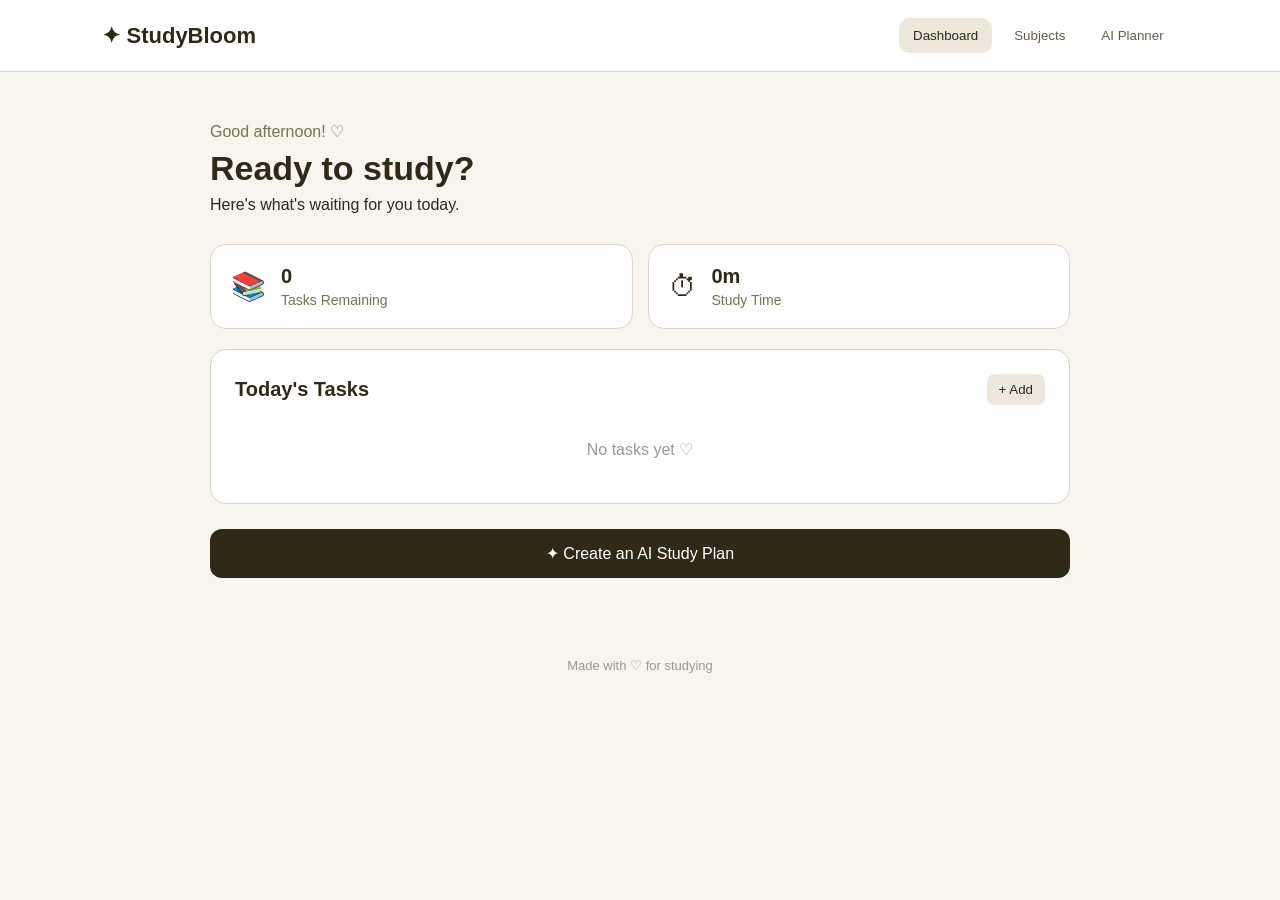
==== index.html @ 983d35ec "ini woi template/base idea" ====
<!DOCTYPE html>
<html lang="en">
<head>
    <meta charset="UTF-8">
    <meta name="viewport" content="width=device-width, initial-scale=1.0">
    <title>StudyBloom - AI Study Planner</title>
    <link rel="stylesheet" href="style.css">
</head>

<body>

    <header>
        <div class="logo">✦ StudyBloom</div>

        <nav>
            <button class="nav-btn active" onclick="showPage('dashboard')">
                Dashboard
            </button>

            <button class="nav-btn" onclick="showPage('subjects')">
                Subjects
            </button>

            <button class="nav-btn" onclick="showPage('planner')">
                AI Planner
            </button>
        </nav>
    </header>


    <main>

        <!-- DASHBOARD -->
        <section id="dashboard" class="page active-page">

            <div class="welcome">
                <p class="small-text">Good afternoon! ♡</p>
                <h1>Ready to study?</h1>
                <p>Here's what's waiting for you today.</p>
            </div>


            <div class="stats">

                <div class="stat-card">
                    <span>📚</span>
                    <div>
                        <h2 id="taskCount">0</h2>
                        <p>Tasks Remaining</p>
                    </div>
                </div>

                <div class="stat-card">
                    <span>⏱</span>
                    <div>
                        <h2 id="studyTime">0h</h2>
                        <p>Study Time</p>
                    </div>
                </div>

            </div>


            <div class="card">

                <div class="section-title">
                    <h2>Today's Tasks</h2>
                    <button onclick="showPage('planner')" class="small-button">
                        + Add
                    </button>
                </div>

                <div id="taskList">
                    <p class="empty">No tasks yet ♡</p>
                </div>

            </div>


            <button class="ai-button" onclick="showPage('planner')">
                ✦ Create an AI Study Plan
            </button>

        </section>



        <!-- SUBJECTS -->
        <section id="subjects" class="page">

            <div class="welcome">
                <p class="small-text">Your learning space</p>
                <h1>My Subjects</h1>
                <p>Add the subjects you want to study.</p>
            </div>


            <div class="card">

                <h2>Add Subject</h2>

                <input
                    type="text"
                    id="subjectName"
                    placeholder="e.g. Cryptography"
                >

                <select id="subjectDifficulty">
                    <option value="Easy">Easy</option>
                    <option value="Medium" selected>Medium</option>
                    <option value="Hard">Hard</option>
                </select>

                <button class="primary-button" onclick="addSubject()">
                    Add Subject
                </button>

            </div>


            <div class="card">

                <h2>Your Subjects</h2>

                <div id="subjectList">
                    <p class="empty">No subjects yet ♡</p>
                </div>

            </div>

        </section>



        <!-- AI PLANNER -->
        <section id="planner" class="page">

            <div class="welcome">
                <p class="small-text">Let's plan your study time</p>
                <h1>AI Study Planner ✦</h1>
                <p>Tell us what you need to study.</p>
            </div>


            <div class="card">

                <label>What do you need to study?</label>

                <textarea
                    id="studyTopic"
                    placeholder="Example: I need to study Cryptography and prepare for my exam."
                ></textarea>


                <label>When is your deadline?</label>

                <input type="date" id="deadline">


                <label>How much time can you study each day?</label>

                <select id="dailyHours">
                    <option value="1">1 hour</option>
                    <option value="2" selected>2 hours</option>
                    <option value="3">3 hours</option>
                    <option value="4">4 hours</option>
                    <option value="5">5+ hours</option>
                </select>


                <label>Difficulty</label>

                <select id="difficulty">
                    <option value="Easy">Easy</option>
                    <option value="Medium" selected>Medium</option>
                    <option value="Hard">Hard</option>
                </select>


                <button class="ai-button" onclick="generatePlan()">
                    ✦ Generate Study Plan
                </button>

            </div>


            <div id="planResult" class="card hidden">

                <h2>Your Study Plan ♡</h2>

                <div id="generatedPlan"></div>

            </div>

        </section>

    </main>


    <footer>
        Made with ♡ for studying
    </footer>


    <script src="script.js"></script>

</body>
</html>
---- style.css ----
* {
    box-sizing: border-box;
    margin: 0;
    padding: 0;
}

body {
    font-family: Arial, sans-serif;
    background: #f8f4ee;
    color: #302918;
    min-height: 100vh;
}


/* HEADER */

header {
    background: white;
    border-bottom: 1px solid #ddd4c8;

    padding: 18px 8%;

    display: flex;
    justify-content: space-between;
    align-items: center;

    position: sticky;
    top: 0;
    z-index: 10;
}

.logo {
    font-size: 22px;
    font-weight: bold;
}

nav {
    display: flex;
    gap: 8px;
}

.nav-btn {
    border: none;
    background: transparent;

    padding: 10px 14px;

    border-radius: 10px;

    cursor: pointer;

    color: #665c4d;
}

.nav-btn:hover,
.nav-btn.active {
    background: #eee7dc;
    color: #302918;
}


/* MAIN */

main {
    max-width: 900px;
    margin: auto;

    padding: 50px 20px;
}

.page {
    display: none;
}

.active-page {
    display: block;
}


/* WELCOME */

.welcome {
    margin-bottom: 30px;
}

.small-text {
    color: #787350;
    margin-bottom: 8px;
}

h1 {
    font-size: 34px;
    margin-bottom: 8px;
}

h2 {
    font-size: 20px;
}


/* STATS */

.stats {
    display: grid;

    grid-template-columns: repeat(2, 1fr);

    gap: 15px;

    margin-bottom: 20px;
}

.stat-card {
    background: white;

    border: 1px solid #ddd4c8;

    border-radius: 16px;

    padding: 20px;

    display: flex;
    align-items: center;

    gap: 15px;
}

.stat-card > span {
    font-size: 28px;
}

.stat-card p {
    color: #787350;
    font-size: 14px;
    margin-top: 4px;
}


/* CARD */

.card {
    background: white;

    border: 1px solid #ddd4c8;

    border-radius: 16px;

    padding: 24px;

    margin-bottom: 20px;
}

.section-title {
    display: flex;

    justify-content: space-between;

    align-items: center;

    margin-bottom: 15px;
}


/* TASKS */

.task {
    display: flex;

    align-items: center;

    gap: 12px;

    padding: 13px 0;

    border-bottom: 1px solid #eee8df;
}

.task:last-child {
    border-bottom: none;
}

.task input {
    width: 18px;
    height: 18px;
}

.task.completed span {
    text-decoration: line-through;
    color: #999;
}

.empty {
    color: #999;
    text-align: center;

    padding: 20px 0;
}


/* SUBJECTS */

.subject {
    display: flex;

    justify-content: space-between;

    align-items: center;

    padding: 15px 0;

    border-bottom: 1px solid #eee8df;
}

.subject:last-child {
    border-bottom: none;
}

.subject-info p {
    color: #787350;
    font-size: 13px;

    margin-top: 4px;
}

.delete-button {
    border: none;

    background: #f3ece4;

    padding: 8px 10px;

    border-radius: 8px;

    cursor: pointer;
}


/* INPUTS */

input,
textarea,
select {
    width: 100%;

    padding: 12px;

    margin-top: 8px;
    margin-bottom: 18px;

    border: 1px solid #d8cec1;

    border-radius: 10px;

    background: #fffdf9;

    color: #302918;

    font-family: inherit;

    font-size: 15px;
}

textarea {
    min-height: 120px;

    resize: vertical;
}

label {
    font-size: 14px;

    font-weight: bold;
}


/* BUTTONS */

button {
    font-family: inherit;
}

.primary-button {
    width: 100%;

    border: none;

    background: #787350;

    color: white;

    padding: 13px;

    border-radius: 10px;

    cursor: pointer;

    font-size: 15px;
}

.primary-button:hover {
    opacity: 0.9;
}

.ai-button {
    width: 100%;

    border: none;

    background: #302918;

    color: white;

    padding: 15px;

    border-radius: 12px;

    cursor: pointer;

    font-size: 16px;

    margin-top: 5px;
}

.ai-button:hover {
    opacity: 0.9;
}

.small-button {
    border: none;

    background: #eee7dc;

    color: #302918;

    padding: 8px 12px;

    border-radius: 8px;

    cursor: pointer;
}


/* GENERATED PLAN */

.plan-day {
    padding: 15px 0;

    border-bottom: 1px solid #eee8df;
}

.plan-day:last-child {
    border-bottom: none;
}

.plan-day h3 {
    margin-bottom: 8px;
}

.plan-day p {
    color: #665c4d;

    line-height: 1.5;
}


/* FOOTER */

footer {
    text-align: center;

    padding: 30px;

    color: #999;

    font-size: 13px;
}


/* HIDDEN */

.hidden {
    display: none;
}


/* MOBILE */

@media (max-width: 600px) {

    header {
        padding: 15px;

        flex-direction: column;

        gap: 12px;
    }

    nav {
        width: 100%;

        justify-content: center;
    }

    main {
        padding: 30px 15px;
    }

    h1 {
        font-size: 28px;
    }

    .stats {
        grid-template-columns: 1fr;
    }

}
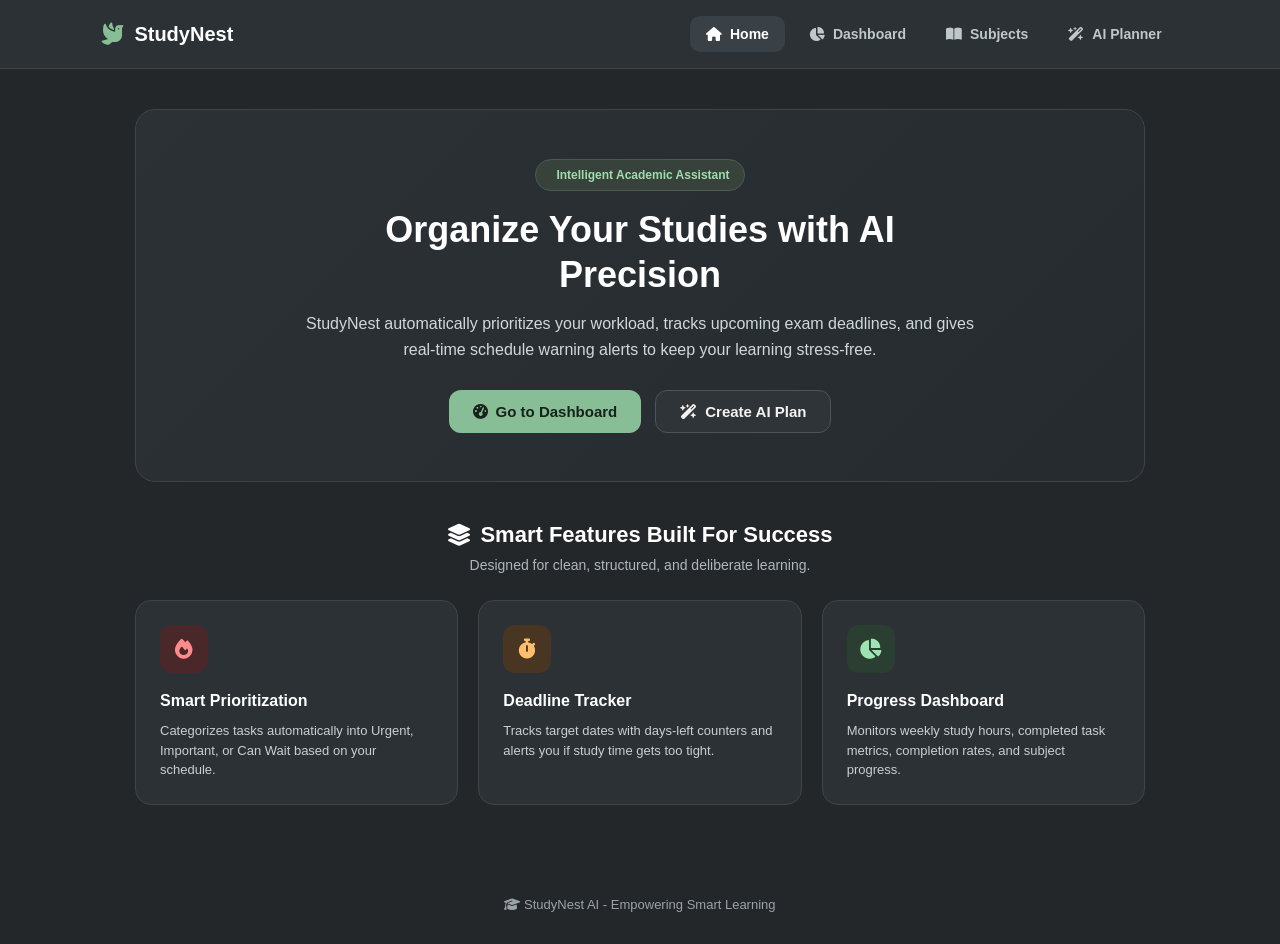
==== commit 243c4cf4: "test" ====
--- a/index.html
+++ b/index.html
@@ -3,108 +3,280 @@
 <head>
     <meta charset="UTF-8">
     <meta name="viewport" content="width=device-width, initial-scale=1.0">
-    <title>StudyBloom - AI Study Planner</title>
+    <title>StudyNest - AI Study Planner</title>
+    <!-- Font Awesome CDN -->
+    <link rel="stylesheet" href="https://cdnjs.cloudflare.com/ajax/libs/font-awesome/6.5.1/css/all.min.css">
     <link rel="stylesheet" href="style.css">
 </head>
 
 <body>
 
     <header>
-        <div class="logo">✦ StudyBloom</div>
+        <div class="logo" onclick="showPage('home')" style="cursor: pointer;">
+            <i class="fa-solid fa-dove logo-icon"></i>
+            <span>StudyNest</span>
+        </div>
 
         <nav>
-            <button class="nav-btn active" onclick="showPage('dashboard')">
-                Dashboard
-            </button>
-
+            <button class="nav-btn active" onclick="showPage('home')">
+                <i class="fa-solid fa-house"></i> Home
+            </button>
+            <button class="nav-btn" onclick="showPage('dashboard')">
+                <i class="fa-solid fa-chart-pie"></i> Dashboard
+            </button>
             <button class="nav-btn" onclick="showPage('subjects')">
-                Subjects
-            </button>
-
+                <i class="fa-solid fa-book-open"></i> Subjects
+            </button>
             <button class="nav-btn" onclick="showPage('planner')">
-                AI Planner
+                <i class="fa-solid fa-wand-magic-sparkles"></i> AI Planner
             </button>
         </nav>
     </header>
 
-
     <main>
 
+        <!-- HOME / LANDING SCREEN -->
+        <section id="home" class="page active-page">
+            
+            <div class="hero-card">
+                <div class="hero-content">
+                    <span class="badge"><i class="fa-solid fa-sparkles"></i> Intelligent Academic Assistant</span>
+                    <h1>Organize Your Studies with AI Precision</h1>
+                    <p>StudyNest automatically prioritizes your workload, tracks upcoming exam deadlines, and gives real-time schedule warning alerts to keep your learning stress-free.</p>
+                    <div class="hero-actions">
+                        <button class="ai-button hero-btn" onclick="showPage('dashboard')">
+                            <i class="fa-solid fa-gauge-high"></i> Go to Dashboard
+                        </button>
+                        <button class="secondary-button hero-btn" onclick="showPage('planner')">
+                            <i class="fa-solid fa-wand-magic-sparkles"></i> Create AI Plan
+                        </button>
+                    </div>
+                </div>
+            </div>
+
+            <div class="features-header">
+                <h2><i class="fa-solid fa-layer-group"></i> Smart Features Built For Success</h2>
+                <p>Designed for clean, structured, and deliberate learning.</p>
+            </div>
+
+            <div class="features-grid">
+                <div class="feature-card">
+                    <div class="feature-icon red">
+                        <i class="fa-solid fa-fire"></i>
+                    </div>
+                    <h3>Smart Prioritization</h3>
+                    <p>Categorizes tasks automatically into Urgent, Important, or Can Wait based on your schedule.</p>
+                </div>
+
+                <div class="feature-card">
+                    <div class="feature-icon orange">
+                        <i class="fa-solid fa-stopwatch"></i>
+                    </div>
+                    <h3>Deadline Tracker</h3>
+                    <p>Tracks target dates with days-left counters and alerts you if study time gets too tight.</p>
+                </div>
+
+                <div class="feature-card">
+                    <div class="feature-icon green">
+                        <i class="fa-solid fa-chart-pie"></i>
+                    </div>
+                    <h3>Progress Dashboard</h3>
+                    <p>Monitors weekly study hours, completed task metrics, completion rates, and subject progress.</p>
+                </div>
+            </div>
+
+        </section>
+
         <!-- DASHBOARD -->
-        <section id="dashboard" class="page active-page">
+        <section id="dashboard" class="page">
 
             <div class="welcome">
-                <p class="small-text">Good afternoon! ♡</p>
+                <p class="small-text"><i class="fa-regular fa-sun"></i> Good afternoon!</p>
                 <h1>Ready to study?</h1>
-                <p>Here's what's waiting for you today.</p>
-            </div>
-
-
-            <div class="stats">
-
+                <p>Here is your current academic performance and plan for today.</p>
+            </div>
+
+            <!-- Schedule Warning Alert -->
+            <div class="alert-banner warning-alert">
+                <i class="fa-solid fa-triangle-exclamation alert-icon"></i>
+                <div class="alert-content">
+                    <strong>Schedule Warning:</strong> You have 2 deadlines within 3 days and limited study slots remaining.
+                </div>
+            </div>
+
+            <!-- PROGRESS DASHBOARD -->
+            <div class="stats-grid">
                 <div class="stat-card">
-                    <span>📚</span>
-                    <div>
-                        <h2 id="taskCount">0</h2>
-                        <p>Tasks Remaining</p>
+                    <div class="stat-icon-wrapper green">
+                        <i class="fa-solid fa-clock"></i>
+                    </div>
+                    <div class="stat-info">
+                        <h2 id="studyTime">14.5 hrs</h2>
+                        <p>Weekly Study Hours</p>
                     </div>
                 </div>
 
                 <div class="stat-card">
-                    <span>⏱</span>
-                    <div>
-                        <h2 id="studyTime">0h</h2>
-                        <p>Study Time</p>
-                    </div>
-                </div>
-
-            </div>
-
-
-            <div class="card">
-
-                <div class="section-title">
-                    <h2>Today's Tasks</h2>
-                    <button onclick="showPage('planner')" class="small-button">
-                        + Add
-                    </button>
-                </div>
-
-                <div id="taskList">
-                    <p class="empty">No tasks yet ♡</p>
-                </div>
-
-            </div>
-
+                    <div class="stat-icon-wrapper green">
+                        <i class="fa-solid fa-circle-check"></i>
+                    </div>
+                    <div class="stat-info">
+                        <h2 id="completedTasks">18 / 22</h2>
+                        <p>Completed Tasks</p>
+                    </div>
+                </div>
+
+                <div class="stat-card">
+                    <div class="stat-icon-wrapper sage">
+                        <i class="fa-solid fa-chart-line"></i>
+                    </div>
+                    <div class="stat-info">
+                        <h2 id="completionRate">81%</h2>
+                        <p>Completion Rate</p>
+                    </div>
+                </div>
+
+                <div class="stat-card">
+                    <div class="stat-icon-wrapper orange">
+                        <i class="fa-solid fa-calendar-day"></i>
+                    </div>
+                    <div class="stat-info">
+                        <h2 id="upcomingDeadlines">3</h2>
+                        <p>Upcoming Deadlines</p>
+                    </div>
+                </div>
+            </div>
+
+            <!-- DASHBOARD TWO-COLUMN LAYOUT -->
+            <div class="dashboard-columns">
+                
+                <!-- SMART TASK PRIORITIZATION SECTION -->
+                <div class="card column-main">
+                    <div class="section-title">
+                        <h2><i class="fa-solid fa-list-check"></i> Today's Tasks</h2>
+                        <button onclick="showPage('planner')" class="small-button">
+                            <i class="fa-solid fa-plus"></i> Add
+                        </button>
+                    </div>
+
+                    <div id="taskList" class="task-list">
+                        <!-- Example Urgent Task -->
+                        <div class="task-item">
+                            <input type="checkbox" id="task1">
+                            <label for="task1" class="task-details">
+                                <span class="task-title">Review Cryptography RSA Algorithm</span>
+                                <span class="task-meta"><i class="fa-regular fa-clock"></i> 2 hours study</span>
+                            </label>
+                            <span class="priority-badge priority-urgent">
+                                <i class="fa-solid fa-fire"></i> Urgent
+                            </span>
+                        </div>
+
+                        <!-- Example Important Task -->
+                        <div class="task-item">
+                            <input type="checkbox" id="task2">
+                            <label for="task2" class="task-details">
+                                <span class="task-title">Database Normalization Notes</span>
+                                <span class="task-meta"><i class="fa-regular fa-clock"></i> 1 hour study</span>
+                            </label>
+                            <span class="priority-badge priority-important">
+                                <i class="fa-solid fa-circle-exclamation"></i> Important
+                            </span>
+                        </div>
+
+                        <!-- Example Can Wait Task -->
+                        <div class="task-item">
+                            <input type="checkbox" id="task3">
+                            <label for="task3" class="task-details">
+                                <span class="task-title">Read Linear Algebra Chapter 4</span>
+                                <span class="task-meta"><i class="fa-regular fa-clock"></i> 45 mins</span>
+                            </label>
+                            <span class="priority-badge priority-low">
+                                <i class="fa-solid fa-hourglass-half"></i> Can Wait
+                            </span>
+                        </div>
+                    </div>
+                </div>
+
+                <!-- DEADLINE TRACKER & SUBJECT PROGRESS SIDEBAR -->
+                <div class="column-sidebar">
+                    
+                    <!-- DEADLINE TRACKER -->
+                    <div class="card">
+                        <div class="section-title">
+                            <h2><i class="fa-solid fa-calendar-days"></i> Deadline Tracker</h2>
+                        </div>
+                        <div class="deadline-list">
+                            <div class="deadline-item urgent-border">
+                                <div class="deadline-info">
+                                    <strong>Cryptography Exam</strong>
+                                    <span>Oct 02, 2026</span>
+                                </div>
+                                <span class="days-tag danger"><i class="fa-solid fa-stopwatch"></i> 3 days left</span>
+                            </div>
+
+                            <div class="deadline-item">
+                                <div class="deadline-info">
+                                    <strong>Database Design Submission</strong>
+                                    <span>Oct 08, 2026</span>
+                                </div>
+                                <span class="days-tag warning"><i class="fa-regular fa-calendar"></i> 9 days left</span>
+                            </div>
+                        </div>
+                    </div>
+
+                    <!-- SUBJECT PROGRESS -->
+                    <div class="card">
+                        <div class="section-title">
+                            <h2><i class="fa-solid fa-graduation-cap"></i> Subject Progress</h2>
+                        </div>
+                        <div class="subject-progress-list">
+                            <div class="progress-item">
+                                <div class="progress-labels">
+                                    <span>Cryptography</span>
+                                    <span>75%</span>
+                                </div>
+                                <div class="progress-bar-bg">
+                                    <div class="progress-bar-fill" style="width: 75%;"></div>
+                                </div>
+                            </div>
+
+                            <div class="progress-item">
+                                <div class="progress-labels">
+                                    <span>Database Systems</span>
+                                    <span>40%</span>
+                                </div>
+                                <div class="progress-bar-bg">
+                                    <div class="progress-bar-fill" style="width: 40%;"></div>
+                                </div>
+                            </div>
+                        </div>
+                    </div>
+
+                </div>
+            </div>
 
             <button class="ai-button" onclick="showPage('planner')">
-                ✦ Create an AI Study Plan
+                <i class="fa-solid fa-wand-magic-sparkles"></i> Create an AI Study Plan
             </button>
 
         </section>
-
-
 
         <!-- SUBJECTS -->
         <section id="subjects" class="page">
-
             <div class="welcome">
-                <p class="small-text">Your learning space</p>
+                <p class="small-text"><i class="fa-solid fa-folder-open"></i> Your learning space</p>
                 <h1>My Subjects</h1>
-                <p>Add the subjects you want to study.</p>
-            </div>
-
+                <p>Manage the subjects you are preparing for.</p>
+            </div>
 
             <div class="card">
-
-                <h2>Add Subject</h2>
-
-                <input
-                    type="text"
-                    id="subjectName"
-                    placeholder="e.g. Cryptography"
-                >
-
+                <h2><i class="fa-solid fa-folder-plus"></i> Add Subject</h2>
+                
+                <label for="subjectName">Subject Name</label>
+                <input type="text" id="subjectName" placeholder="e.g. Cryptography">
+
+                <label for="subjectDifficulty">Difficulty Level</label>
                 <select id="subjectDifficulty">
                     <option value="Easy">Easy</option>
                     <option value="Medium" selected>Medium</option>
@@ -112,97 +284,71 @@
                 </select>
 
                 <button class="primary-button" onclick="addSubject()">
-                    Add Subject
+                    <i class="fa-solid fa-plus"></i> Add Subject
                 </button>
-
-            </div>
-
+            </div>
 
             <div class="card">
-
-                <h2>Your Subjects</h2>
-
+                <h2><i class="fa-solid fa-layer-group"></i> Your Subjects</h2>
                 <div id="subjectList">
-                    <p class="empty">No subjects yet ♡</p>
-                </div>
-
-            </div>
-
+                    <p class="empty"><i class="fa-solid fa-inbox"></i> No subjects added yet.</p>
+                </div>
+            </div>
         </section>
-
-
 
         <!-- AI PLANNER -->
         <section id="planner" class="page">
-
             <div class="welcome">
-                <p class="small-text">Let's plan your study time</p>
-                <h1>AI Study Planner ✦</h1>
-                <p>Tell us what you need to study.</p>
-            </div>
-
+                <p class="small-text"><i class="fa-solid fa-robot"></i> Intelligent Scheduling</p>
+                <h1>AI Study Planner</h1>
+                <p>Describe your goal, and let AI prioritize your tasks and schedule.</p>
+            </div>
 
             <div class="card">
-
-                <label>What do you need to study?</label>
-
-                <textarea
-                    id="studyTopic"
-                    placeholder="Example: I need to study Cryptography and prepare for my exam."
-                ></textarea>
-
-
-                <label>When is your deadline?</label>
-
-                <input type="date" id="deadline">
-
-
-                <label>How much time can you study each day?</label>
-
-                <select id="dailyHours">
-                    <option value="1">1 hour</option>
-                    <option value="2" selected>2 hours</option>
-                    <option value="3">3 hours</option>
-                    <option value="4">4 hours</option>
-                    <option value="5">5+ hours</option>
-                </select>
-
-
-                <label>Difficulty</label>
-
+                <label for="studyTopic">What do you need to study?</label>
+                <textarea id="studyTopic" placeholder="Example: I need to prepare for my Cryptography midterm covering RSA, AES, and hashing algorithms."></textarea>
+
+                <div class="form-row">
+                    <div>
+                        <label for="deadline">Target Deadline</label>
+                        <input type="date" id="deadline">
+                    </div>
+                    <div>
+                        <label for="dailyHours">Daily Study Time</label>
+                        <select id="dailyHours">
+                            <option value="1">1 hour / day</option>
+                            <option value="2" selected>2 hours / day</option>
+                            <option value="3">3 hours / day</option>
+                            <option value="4">4 hours / day</option>
+                            <option value="5">5+ hours / day</option>
+                        </select>
+                    </div>
+                </div>
+
+                <label for="difficulty">Subject Difficulty</label>
                 <select id="difficulty">
                     <option value="Easy">Easy</option>
                     <option value="Medium" selected>Medium</option>
                     <option value="Hard">Hard</option>
                 </select>
 
-
                 <button class="ai-button" onclick="generatePlan()">
-                    ✦ Generate Study Plan
+                    <i class="fa-solid fa-wand-magic-sparkles"></i> Generate AI Study Plan
                 </button>
-
-            </div>
-
+            </div>
 
             <div id="planResult" class="card hidden">
-
-                <h2>Your Study Plan ♡</h2>
-
+                <h2><i class="fa-solid fa-calendar-check"></i> Your Generated Study Plan</h2>
                 <div id="generatedPlan"></div>
-
-            </div>
-
+            </div>
         </section>
 
     </main>
 
-
     <footer>
-        Made with ♡ for studying
+        <p><i class="fa-solid fa-graduation-cap"></i> StudyNest AI - Empowering Smart Learning</p>
     </footer>
 
-
     <script src="script.js"></script>
-
 </body>
 </html>
--- a/style.css
+++ b/style.css
@@ -5,33 +5,38 @@
 }
 
 body {
-    font-family: Arial, sans-serif;
-    background: #f8f4ee;
-    color: #302918;
+    font-family: 'Segoe UI', -apple-system, BlinkMacSystemFont, Roboto, sans-serif;
+    background: #23272a; /* Lighter warm slate — easy on eyes without being pitch black */
+    color: #f5f3ef; /* High contrast warm cream text for effortless reading */
     min-height: 100vh;
-}
-
+    line-height: 1.5;
+}
 
 /* HEADER */
-
 header {
-    background: white;
-    border-bottom: 1px solid #ddd4c8;
-
-    padding: 18px 8%;
-
+    background: #2c3135;
+    border-bottom: 1px solid #3e454a;
+    padding: 16px 8%;
     display: flex;
     justify-content: space-between;
     align-items: center;
-
     position: sticky;
     top: 0;
-    z-index: 10;
+    z-index: 100;
 }
 
 .logo {
+    font-size: 20px;
+    font-weight: 700;
+    display: flex;
+    align-items: center;
+    gap: 10px;
+    color: #ffffff;
+}
+
+.logo-icon {
+    color: #88be96; /* Warm Sage Accent */
     font-size: 22px;
-    font-weight: bold;
 }
 
 nav {
@@ -42,30 +47,29 @@
 .nav-btn {
     border: none;
     background: transparent;
-
-    padding: 10px 14px;
-
-    border-radius: 10px;
-
-    cursor: pointer;
-
-    color: #665c4d;
+    padding: 10px 16px;
+    border-radius: 10px;
+    cursor: pointer;
+    color: #c0c7cb;
+    font-weight: 600;
+    font-size: 14px;
+    display: flex;
+    align-items: center;
+    gap: 8px;
+    transition: all 0.2s ease;
 }
 
 .nav-btn:hover,
 .nav-btn.active {
-    background: #eee7dc;
-    color: #302918;
-}
-
-
-/* MAIN */
-
+    background: #3a4146;
+    color: #ffffff;
+}
+
+/* MAIN CONTAINERS */
 main {
-    max-width: 900px;
+    max-width: 1050px;
     margin: auto;
-
-    padding: 50px 20px;
+    padding: 40px 20px;
 }
 
 .page {
@@ -76,341 +80,519 @@
     display: block;
 }
 
-
-/* WELCOME */
-
 .welcome {
-    margin-bottom: 30px;
+    margin-bottom: 24px;
 }
 
 .small-text {
-    color: #787350;
+    color: #aeb7bc;
+    font-size: 14px;
+    margin-bottom: 4px;
+    display: flex;
+    align-items: center;
+    gap: 6px;
+}
+
+h1 {
+    font-size: 30px;
+    font-weight: 700;
+    margin-bottom: 6px;
+    color: #ffffff;
+}
+
+h2 {
+    font-size: 18px;
+    font-weight: 600;
+    display: flex;
+    align-items: center;
+    gap: 8px;
+    color: #ffffff;
+}
+
+/* HERO BANNER & LANDING HOME PAGE */
+.hero-card {
+    background: linear-gradient(135deg, #2c3135 0%, #252b2e 100%);
+    border: 1px solid #3e454a;
+    border-radius: 20px;
+    padding: 48px 36px;
+    margin-bottom: 36px;
+    text-align: center;
+}
+
+.hero-content {
+    max-width: 680px;
+    margin: 0 auto;
+}
+
+.badge {
+    background: #36423a;
+    color: #a2dbae;
+    font-size: 12px;
+    font-weight: 700;
+    padding: 6px 14px;
+    border-radius: 20px;
+    display: inline-flex;
+    align-items: center;
+    gap: 6px;
+    margin-bottom: 16px;
+    border: 1px solid #4a5c50;
+}
+
+.hero-content h1 {
+    font-size: 36px;
+    font-weight: 800;
+    line-height: 1.25;
+    margin-bottom: 14px;
+    color: #ffffff;
+}
+
+.hero-content p {
+    font-size: 16px;
+    color: #d1d8dc;
+    margin-bottom: 28px;
+    line-height: 1.6;
+}
+
+.hero-actions {
+    display: flex;
+    justify-content: center;
+    gap: 14px;
+    flex-wrap: wrap;
+}
+
+.hero-btn {
+    width: auto !important;
+    padding: 12px 24px !important;
+}
+
+.secondary-button {
+    border: 1px solid #4a545a;
+    background: #2e3438;
+    color: #f5f3ef;
+    padding: 12px 24px;
+    border-radius: 12px;
+    cursor: pointer;
+    font-size: 15px;
+    font-weight: 600;
+    display: flex;
+    align-items: center;
+    justify-content: center;
+    gap: 8px;
+    transition: all 0.2s ease;
+}
+
+.secondary-button:hover {
+    background: #3a4146;
+}
+
+/* HOME FEATURES GRID */
+.features-header {
+    text-align: center;
+    margin-bottom: 24px;
+}
+
+.features-header h2 {
+    justify-content: center;
+    font-size: 22px;
+}
+
+.features-header p {
+    font-size: 14px;
+    color: #aeb7bc;
+    margin-top: 4px;
+}
+
+.features-grid {
+    display: grid;
+    grid-template-columns: repeat(auto-fit, minmax(260px, 1fr));
+    gap: 20px;
+    margin-bottom: 20px;
+}
+
+.feature-card {
+    background: #2c3135;
+    border: 1px solid #3e454a;
+    border-radius: 16px;
+    padding: 24px;
+    transition: transform 0.2s ease, box-shadow 0.2s ease;
+}
+
+.feature-card:hover {
+    transform: translateY(-3px);
+    box-shadow: 0 8px 20px rgba(0, 0, 0, 0.25);
+}
+
+.feature-icon {
+    width: 48px;
+    height: 48px;
+    border-radius: 12px;
+    display: flex;
+    align-items: center;
+    justify-content: center;
+    font-size: 20px;
+    margin-bottom: 16px;
+}
+
+.feature-icon.red { background: #4a282a; color: #ff8a8a; }
+.feature-icon.orange { background: #483522; color: #ffbe6b; }
+.feature-icon.green { background: #2b3e32; color: #9ee3b2; }
+
+.feature-card h3 {
+    font-size: 16px;
+    font-weight: 700;
     margin-bottom: 8px;
-}
-
-h1 {
-    font-size: 34px;
-    margin-bottom: 8px;
-}
-
-h2 {
+    color: #ffffff;
+}
+
+.feature-card p {
+    font-size: 13px;
+    color: #c8cfd3;
+    line-height: 1.5;
+}
+
+/* WARNING ALERT BANNER */
+.alert-banner {
+    display: flex;
+    align-items: center;
+    gap: 12px;
+    padding: 14px 18px;
+    border-radius: 12px;
+    margin-bottom: 24px;
+    font-size: 14px;
+}
+
+.warning-alert {
+    background-color: #3b3020;
+    border: 1px solid #5a4830;
+    color: #fde087;
+}
+
+.alert-icon {
+    font-size: 18px;
+}
+
+/* PROGRESS DASHBOARD STATS */
+.stats-grid {
+    display: grid;
+    grid-template-columns: repeat(auto-fit, minmax(210px, 1fr));
+    gap: 16px;
+    margin-bottom: 24px;
+}
+
+.stat-card {
+    background: #2c3135;
+    border: 1px solid #3e454a;
+    border-radius: 14px;
+    padding: 18px;
+    display: flex;
+    align-items: center;
+    gap: 14px;
+}
+
+.stat-icon-wrapper {
+    width: 46px;
+    height: 46px;
+    border-radius: 12px;
+    display: flex;
+    align-items: center;
+    justify-content: center;
+    font-size: 18px;
+}
+
+.stat-icon-wrapper.green { background: #2b3e32; color: #9ee3b2; }
+.stat-icon-wrapper.sage { background: #36423a; color: #88be96; }
+.stat-icon-wrapper.orange { background: #483522; color: #ffbe6b; }
+
+.stat-info h2 {
     font-size: 20px;
-}
-
-
-/* STATS */
-
-.stats {
+    font-weight: 700;
+    color: #ffffff;
+}
+
+.stat-info p {
+    color: #aeb7bc;
+    font-size: 13px;
+    margin-top: 2px;
+}
+
+/* TWO-COLUMN LAYOUT */
+.dashboard-columns {
     display: grid;
-
-    grid-template-columns: repeat(2, 1fr);
-
-    gap: 15px;
-
+    grid-template-columns: 1.6fr 1fr;
+    gap: 20px;
     margin-bottom: 20px;
 }
 
-.stat-card {
-    background: white;
-
-    border: 1px solid #ddd4c8;
-
+.card {
+    background: #2c3135;
+    border: 1px solid #3e454a;
     border-radius: 16px;
-
-    padding: 20px;
-
-    display: flex;
-    align-items: center;
-
-    gap: 15px;
-}
-
-.stat-card > span {
-    font-size: 28px;
-}
-
-.stat-card p {
-    color: #787350;
-    font-size: 14px;
-    margin-top: 4px;
-}
-
-
-/* CARD */
-
-.card {
-    background: white;
-
-    border: 1px solid #ddd4c8;
-
-    border-radius: 16px;
-
-    padding: 24px;
-
+    padding: 22px;
     margin-bottom: 20px;
 }
 
 .section-title {
     display: flex;
-
     justify-content: space-between;
-
-    align-items: center;
-
-    margin-bottom: 15px;
-}
-
-
-/* TASKS */
-
-.task {
-    display: flex;
-
-    align-items: center;
-
+    align-items: center;
+    margin-bottom: 16px;
+}
+
+/* SMART TASK PRIORITIZATION */
+.task-list {
+    display: flex;
+    flex-direction: column;
+    gap: 10px;
+}
+
+.task-item {
+    display: flex;
+    align-items: center;
     gap: 12px;
-
-    padding: 13px 0;
-
-    border-bottom: 1px solid #eee8df;
-}
-
-.task:last-child {
-    border-bottom: none;
-}
-
-.task input {
+    padding: 12px 14px;
+    background: #23272a;
+    border: 1px solid #383e42;
+    border-radius: 10px;
+}
+
+.task-item input[type="checkbox"] {
     width: 18px;
     height: 18px;
-}
-
-.task.completed span {
-    text-decoration: line-through;
-    color: #999;
-}
-
-.empty {
-    color: #999;
-    text-align: center;
-
-    padding: 20px 0;
-}
-
-
-/* SUBJECTS */
-
-.subject {
-    display: flex;
-
+    cursor: pointer;
+    accent-color: #88be96;
+}
+
+.task-details {
+    flex-grow: 1;
+    display: flex;
+    flex-direction: column;
+    cursor: pointer;
+}
+
+.task-title {
+    font-size: 14px;
+    font-weight: 600;
+    color: #f5f3ef;
+}
+
+.task-meta {
+    font-size: 12px;
+    color: #aeb7bc;
+    margin-top: 2px;
+}
+
+.priority-badge {
+    font-size: 11px;
+    font-weight: 700;
+    padding: 4px 10px;
+    border-radius: 20px;
+    display: inline-flex;
+    align-items: center;
+    gap: 4px;
+    white-space: nowrap;
+}
+
+.priority-urgent {
+    background: #4a282a;
+    color: #ff8a8a;
+}
+
+.priority-important {
+    background: #483522;
+    color: #ffbe6b;
+}
+
+.priority-low {
+    background: #2b3e32;
+    color: #9ee3b2;
+}
+
+/* DEADLINE TRACKER SIDEBAR */
+.deadline-list {
+    display: flex;
+    flex-direction: column;
+    gap: 10px;
+}
+
+.deadline-item {
+    display: flex;
     justify-content: space-between;
-
-    align-items: center;
-
-    padding: 15px 0;
-
-    border-bottom: 1px solid #eee8df;
-}
-
-.subject:last-child {
-    border-bottom: none;
-}
-
-.subject-info p {
-    color: #787350;
+    align-items: center;
+    padding: 10px 12px;
+    border-radius: 10px;
+    background: #23272a;
+    border-left: 4px solid #4a5c50;
+}
+
+.deadline-item.urgent-border {
+    border-left-color: #ff8a8a;
+}
+
+.deadline-info {
+    display: flex;
+    flex-direction: column;
+}
+
+.deadline-info strong {
     font-size: 13px;
-
-    margin-top: 4px;
-}
-
-.delete-button {
-    border: none;
-
-    background: #f3ece4;
-
-    padding: 8px 10px;
-
-    border-radius: 8px;
-
-    cursor: pointer;
-}
-
-
-/* INPUTS */
-
-input,
-textarea,
-select {
+    color: #f5f3ef;
+}
+
+.deadline-info span {
+    font-size: 11px;
+    color: #aeb7bc;
+}
+
+.days-tag {
+    font-size: 11px;
+    font-weight: 600;
+    padding: 4px 8px;
+    border-radius: 6px;
+}
+
+.days-tag.danger {
+    background: #4a282a;
+    color: #ff8a8a;
+}
+
+.days-tag.warning {
+    background: #483522;
+    color: #ffbe6b;
+}
+
+/* SUBJECT PROGRESS BAR */
+.subject-progress-list {
+    display: flex;
+    flex-direction: column;
+    gap: 14px;
+}
+
+.progress-labels {
+    display: flex;
+    justify-content: space-between;
+    font-size: 13px;
+    font-weight: 600;
+    margin-bottom: 6px;
+    color: #f5f3ef;
+}
+
+.progress-bar-bg {
     width: 100%;
-
-    padding: 12px;
-
-    margin-top: 8px;
-    margin-bottom: 18px;
-
-    border: 1px solid #d8cec1;
-
-    border-radius: 10px;
-
-    background: #fffdf9;
-
-    color: #302918;
-
+    height: 8px;
+    background: #3a4146;
+    border-radius: 10px;
+    overflow: hidden;
+}
+
+.progress-bar-fill {
+    height: 100%;
+    background: #88be96; /* Vibrant Warm Sage Fill */
+    border-radius: 10px;
+}
+
+/* FORM ELEMENTS */
+.form-row {
+    display: grid;
+    grid-template-columns: 1fr 1fr;
+    gap: 15px;
+}
+
+input, textarea, select {
+    width: 100%;
+    padding: 10px 14px;
+    margin-top: 6px;
+    margin-bottom: 16px;
+    border: 1px solid #3e454a;
+    border-radius: 10px;
+    background: #23272a;
+    color: #ffffff;
     font-family: inherit;
-
-    font-size: 15px;
+    font-size: 14px;
 }
 
 textarea {
-    min-height: 120px;
-
+    min-height: 100px;
     resize: vertical;
 }
 
 label {
-    font-size: 14px;
-
-    font-weight: bold;
-}
-
+    font-size: 13px;
+    font-weight: 600;
+    color: #d1d8dc;
+}
 
 /* BUTTONS */
-
-button {
-    font-family: inherit;
-}
-
 .primary-button {
     width: 100%;
-
     border: none;
-
-    background: #787350;
-
-    color: white;
-
-    padding: 13px;
-
-    border-radius: 10px;
-
-    cursor: pointer;
-
-    font-size: 15px;
-}
-
-.primary-button:hover {
-    opacity: 0.9;
+    background: #415e4a;
+    color: #ffffff;
+    padding: 12px;
+    border-radius: 10px;
+    cursor: pointer;
+    font-size: 14px;
+    font-weight: 600;
+    display: flex;
+    align-items: center;
+    justify-content: center;
+    gap: 8px;
+    transition: opacity 0.2s ease;
 }
 
 .ai-button {
     width: 100%;
-
     border: none;
-
-    background: #302918;
-
-    color: white;
-
-    padding: 15px;
-
+    background: #88be96;
+    color: #17221a;
+    padding: 14px;
     border-radius: 12px;
-
-    cursor: pointer;
-
-    font-size: 16px;
-
-    margin-top: 5px;
-}
-
-.ai-button:hover {
-    opacity: 0.9;
+    cursor: pointer;
+    font-size: 15px;
+    font-weight: 700;
+    display: flex;
+    align-items: center;
+    justify-content: center;
+    gap: 8px;
+    transition: opacity 0.2s ease;
+}
+
+.primary-button:hover, .ai-button:hover {
+    opacity: 0.92;
 }
 
 .small-button {
     border: none;
-
-    background: #eee7dc;
-
-    color: #302918;
-
-    padding: 8px 12px;
-
+    background: #3a4146;
+    color: #f5f3ef;
+    padding: 6px 12px;
     border-radius: 8px;
-
-    cursor: pointer;
-}
-
-
-/* GENERATED PLAN */
-
-.plan-day {
-    padding: 15px 0;
-
-    border-bottom: 1px solid #eee8df;
-}
-
-.plan-day:last-child {
-    border-bottom: none;
-}
-
-.plan-day h3 {
-    margin-bottom: 8px;
-}
-
-.plan-day p {
-    color: #665c4d;
-
-    line-height: 1.5;
-}
-
+    cursor: pointer;
+    font-size: 12px;
+    font-weight: 600;
+}
 
 /* FOOTER */
-
 footer {
     text-align: center;
-
     padding: 30px;
-
-    color: #999;
-
+    color: #9aa3a8;
     font-size: 13px;
 }
-
-
-/* HIDDEN */
 
 .hidden {
     display: none;
 }
 
-
-/* MOBILE */
-
-@media (max-width: 600px) {
-
+/* RESPONSIVE DESIGN */
+@media (max-width: 768px) {
+    .dashboard-columns {
+        grid-template-columns: 1fr;
+    }
+    .form-row {
+        grid-template-columns: 1fr;
+    }
     header {
-        padding: 15px;
-
         flex-direction: column;
-
         gap: 12px;
     }
-
-    nav {
-        width: 100%;
-
-        justify-content: center;
-    }
-
-    main {
-        padding: 30px 15px;
-    }
-
-    h1 {
-        font-size: 28px;
-    }
-
-    .stats {
-        grid-template-columns: 1fr;
-    }
-
 }
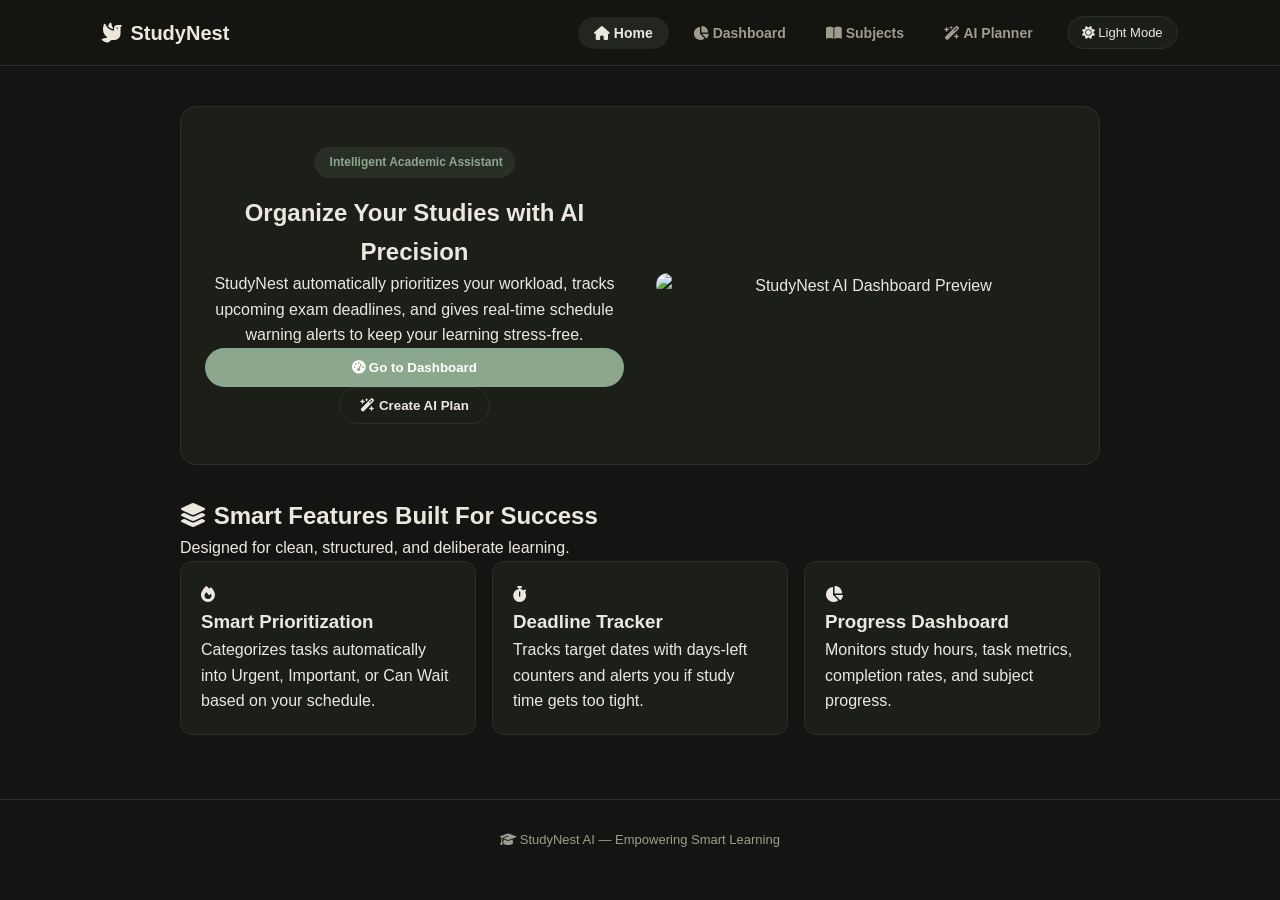
==== commit f24df949: "updatetemporarybase" ====
--- a/index.html
+++ b/index.html
@@ -8,345 +8,39 @@
     <link rel="stylesheet" href="https://cdnjs.cloudflare.com/ajax/libs/font-awesome/6.5.1/css/all.min.css">
     <link rel="stylesheet" href="style.css">
 </head>
-
 <body>
 
-    <header>
-        <div class="logo" onclick="showPage('home')" style="cursor: pointer;">
+    <header class="app-header">
+        <div class="logo" onclick="navigateTo('home')">
             <i class="fa-solid fa-dove logo-icon"></i>
             <span>StudyNest</span>
         </div>
 
-        <nav>
-            <button class="nav-btn active" onclick="showPage('home')">
+        <nav class="app-nav">
+            <button class="nav-btn active" data-page="home" onclick="navigateTo('home')">
                 <i class="fa-solid fa-house"></i> Home
             </button>
-            <button class="nav-btn" onclick="showPage('dashboard')">
+            <button class="nav-btn" data-page="dashboard" onclick="navigateTo('dashboard')">
                 <i class="fa-solid fa-chart-pie"></i> Dashboard
             </button>
-            <button class="nav-btn" onclick="showPage('subjects')">
+            <button class="nav-btn" data-page="subjects" onclick="navigateTo('subjects')">
                 <i class="fa-solid fa-book-open"></i> Subjects
             </button>
-            <button class="nav-btn" onclick="showPage('planner')">
+            <button class="nav-btn" data-page="planner" onclick="navigateTo('planner')">
                 <i class="fa-solid fa-wand-magic-sparkles"></i> AI Planner
+            </button>
+            
+            <button id="themeToggle" class="theme-toggle-btn" onclick="toggleTheme()">
+                <i class="fa-solid fa-sun"></i> Light Mode
             </button>
         </nav>
     </header>
 
-    <main>
+    <!-- Dynamic content loaded here -->
+    <main id="app-container" class="main-content"></main>
 
-        <!-- HOME / LANDING SCREEN -->
-        <section id="home" class="page active-page">
-            
-            <div class="hero-card">
-                <div class="hero-content">
-                    <span class="badge"><i class="fa-solid fa-sparkles"></i> Intelligent Academic Assistant</span>
-                    <h1>Organize Your Studies with AI Precision</h1>
-                    <p>StudyNest automatically prioritizes your workload, tracks upcoming exam deadlines, and gives real-time schedule warning alerts to keep your learning stress-free.</p>
-                    <div class="hero-actions">
-                        <button class="ai-button hero-btn" onclick="showPage('dashboard')">
-                            <i class="fa-solid fa-gauge-high"></i> Go to Dashboard
-                        </button>
-                        <button class="secondary-button hero-btn" onclick="showPage('planner')">
-                            <i class="fa-solid fa-wand-magic-sparkles"></i> Create AI Plan
-                        </button>
-                    </div>
-                </div>
-            </div>
-
-            <div class="features-header">
-                <h2><i class="fa-solid fa-layer-group"></i> Smart Features Built For Success</h2>
-                <p>Designed for clean, structured, and deliberate learning.</p>
-            </div>
-
-            <div class="features-grid">
-                <div class="feature-card">
-                    <div class="feature-icon red">
-                        <i class="fa-solid fa-fire"></i>
-                    </div>
-                    <h3>Smart Prioritization</h3>
-                    <p>Categorizes tasks automatically into Urgent, Important, or Can Wait based on your schedule.</p>
-                </div>
-
-                <div class="feature-card">
-                    <div class="feature-icon orange">
-                        <i class="fa-solid fa-stopwatch"></i>
-                    </div>
-                    <h3>Deadline Tracker</h3>
-                    <p>Tracks target dates with days-left counters and alerts you if study time gets too tight.</p>
-                </div>
-
-                <div class="feature-card">
-                    <div class="feature-icon green">
-                        <i class="fa-solid fa-chart-pie"></i>
-                    </div>
-                    <h3>Progress Dashboard</h3>
-                    <p>Monitors weekly study hours, completed task metrics, completion rates, and subject progress.</p>
-                </div>
-            </div>
-
-        </section>
-
-        <!-- DASHBOARD -->
-        <section id="dashboard" class="page">
-
-            <div class="welcome">
-                <p class="small-text"><i class="fa-regular fa-sun"></i> Good afternoon!</p>
-                <h1>Ready to study?</h1>
-                <p>Here is your current academic performance and plan for today.</p>
-            </div>
-
-            <!-- Schedule Warning Alert -->
-            <div class="alert-banner warning-alert">
-                <i class="fa-solid fa-triangle-exclamation alert-icon"></i>
-                <div class="alert-content">
-                    <strong>Schedule Warning:</strong> You have 2 deadlines within 3 days and limited study slots remaining.
-                </div>
-            </div>
-
-            <!-- PROGRESS DASHBOARD -->
-            <div class="stats-grid">
-                <div class="stat-card">
-                    <div class="stat-icon-wrapper green">
-                        <i class="fa-solid fa-clock"></i>
-                    </div>
-                    <div class="stat-info">
-                        <h2 id="studyTime">14.5 hrs</h2>
-                        <p>Weekly Study Hours</p>
-                    </div>
-                </div>
-
-                <div class="stat-card">
-                    <div class="stat-icon-wrapper green">
-                        <i class="fa-solid fa-circle-check"></i>
-                    </div>
-                    <div class="stat-info">
-                        <h2 id="completedTasks">18 / 22</h2>
-                        <p>Completed Tasks</p>
-                    </div>
-                </div>
-
-                <div class="stat-card">
-                    <div class="stat-icon-wrapper sage">
-                        <i class="fa-solid fa-chart-line"></i>
-                    </div>
-                    <div class="stat-info">
-                        <h2 id="completionRate">81%</h2>
-                        <p>Completion Rate</p>
-                    </div>
-                </div>
-
-                <div class="stat-card">
-                    <div class="stat-icon-wrapper orange">
-                        <i class="fa-solid fa-calendar-day"></i>
-                    </div>
-                    <div class="stat-info">
-                        <h2 id="upcomingDeadlines">3</h2>
-                        <p>Upcoming Deadlines</p>
-                    </div>
-                </div>
-            </div>
-
-            <!-- DASHBOARD TWO-COLUMN LAYOUT -->
-            <div class="dashboard-columns">
-                
-                <!-- SMART TASK PRIORITIZATION SECTION -->
-                <div class="card column-main">
-                    <div class="section-title">
-                        <h2><i class="fa-solid fa-list-check"></i> Today's Tasks</h2>
-                        <button onclick="showPage('planner')" class="small-button">
-                            <i class="fa-solid fa-plus"></i> Add
-                        </button>
-                    </div>
-
-                    <div id="taskList" class="task-list">
-                        <!-- Example Urgent Task -->
-                        <div class="task-item">
-                            <input type="checkbox" id="task1">
-                            <label for="task1" class="task-details">
-                                <span class="task-title">Review Cryptography RSA Algorithm</span>
-                                <span class="task-meta"><i class="fa-regular fa-clock"></i> 2 hours study</span>
-                            </label>
-                            <span class="priority-badge priority-urgent">
-                                <i class="fa-solid fa-fire"></i> Urgent
-                            </span>
-                        </div>
-
-                        <!-- Example Important Task -->
-                        <div class="task-item">
-                            <input type="checkbox" id="task2">
-                            <label for="task2" class="task-details">
-                                <span class="task-title">Database Normalization Notes</span>
-                                <span class="task-meta"><i class="fa-regular fa-clock"></i> 1 hour study</span>
-                            </label>
-                            <span class="priority-badge priority-important">
-                                <i class="fa-solid fa-circle-exclamation"></i> Important
-                            </span>
-                        </div>
-
-                        <!-- Example Can Wait Task -->
-                        <div class="task-item">
-                            <input type="checkbox" id="task3">
-                            <label for="task3" class="task-details">
-                                <span class="task-title">Read Linear Algebra Chapter 4</span>
-                                <span class="task-meta"><i class="fa-regular fa-clock"></i> 45 mins</span>
-                            </label>
-                            <span class="priority-badge priority-low">
-                                <i class="fa-solid fa-hourglass-half"></i> Can Wait
-                            </span>
-                        </div>
-                    </div>
-                </div>
-
-                <!-- DEADLINE TRACKER & SUBJECT PROGRESS SIDEBAR -->
-                <div class="column-sidebar">
-                    
-                    <!-- DEADLINE TRACKER -->
-                    <div class="card">
-                        <div class="section-title">
-                            <h2><i class="fa-solid fa-calendar-days"></i> Deadline Tracker</h2>
-                        </div>
-                        <div class="deadline-list">
-                            <div class="deadline-item urgent-border">
-                                <div class="deadline-info">
-                                    <strong>Cryptography Exam</strong>
-                                    <span>Oct 02, 2026</span>
-                                </div>
-                                <span class="days-tag danger"><i class="fa-solid fa-stopwatch"></i> 3 days left</span>
-                            </div>
-
-                            <div class="deadline-item">
-                                <div class="deadline-info">
-                                    <strong>Database Design Submission</strong>
-                                    <span>Oct 08, 2026</span>
-                                </div>
-                                <span class="days-tag warning"><i class="fa-regular fa-calendar"></i> 9 days left</span>
-                            </div>
-                        </div>
-                    </div>
-
-                    <!-- SUBJECT PROGRESS -->
-                    <div class="card">
-                        <div class="section-title">
-                            <h2><i class="fa-solid fa-graduation-cap"></i> Subject Progress</h2>
-                        </div>
-                        <div class="subject-progress-list">
-                            <div class="progress-item">
-                                <div class="progress-labels">
-                                    <span>Cryptography</span>
-                                    <span>75%</span>
-                                </div>
-                                <div class="progress-bar-bg">
-                                    <div class="progress-bar-fill" style="width: 75%;"></div>
-                                </div>
-                            </div>
-
-                            <div class="progress-item">
-                                <div class="progress-labels">
-                                    <span>Database Systems</span>
-                                    <span>40%</span>
-                                </div>
-                                <div class="progress-bar-bg">
-                                    <div class="progress-bar-fill" style="width: 40%;"></div>
-                                </div>
-                            </div>
-                        </div>
-                    </div>
-
-                </div>
-            </div>
-
-            <button class="ai-button" onclick="showPage('planner')">
-                <i class="fa-solid fa-wand-magic-sparkles"></i> Create an AI Study Plan
-            </button>
-
-        </section>
-
-        <!-- SUBJECTS -->
-        <section id="subjects" class="page">
-            <div class="welcome">
-                <p class="small-text"><i class="fa-solid fa-folder-open"></i> Your learning space</p>
-                <h1>My Subjects</h1>
-                <p>Manage the subjects you are preparing for.</p>
-            </div>
-
-            <div class="card">
-                <h2><i class="fa-solid fa-folder-plus"></i> Add Subject</h2>
-                
-                <label for="subjectName">Subject Name</label>
-                <input type="text" id="subjectName" placeholder="e.g. Cryptography">
-
-                <label for="subjectDifficulty">Difficulty Level</label>
-                <select id="subjectDifficulty">
-                    <option value="Easy">Easy</option>
-                    <option value="Medium" selected>Medium</option>
-                    <option value="Hard">Hard</option>
-                </select>
-
-                <button class="primary-button" onclick="addSubject()">
-                    <i class="fa-solid fa-plus"></i> Add Subject
-                </button>
-            </div>
-
-            <div class="card">
-                <h2><i class="fa-solid fa-layer-group"></i> Your Subjects</h2>
-                <div id="subjectList">
-                    <p class="empty"><i class="fa-solid fa-inbox"></i> No subjects added yet.</p>
-                </div>
-            </div>
-        </section>
-
-        <!-- AI PLANNER -->
-        <section id="planner" class="page">
-            <div class="welcome">
-                <p class="small-text"><i class="fa-solid fa-robot"></i> Intelligent Scheduling</p>
-                <h1>AI Study Planner</h1>
-                <p>Describe your goal, and let AI prioritize your tasks and schedule.</p>
-            </div>
-
-            <div class="card">
-                <label for="studyTopic">What do you need to study?</label>
-                <textarea id="studyTopic" placeholder="Example: I need to prepare for my Cryptography midterm covering RSA, AES, and hashing algorithms."></textarea>
-
-                <div class="form-row">
-                    <div>
-                        <label for="deadline">Target Deadline</label>
-                        <input type="date" id="deadline">
-                    </div>
-                    <div>
-                        <label for="dailyHours">Daily Study Time</label>
-                        <select id="dailyHours">
-                            <option value="1">1 hour / day</option>
-                            <option value="2" selected>2 hours / day</option>
-                            <option value="3">3 hours / day</option>
-                            <option value="4">4 hours / day</option>
-                            <option value="5">5+ hours / day</option>
-                        </select>
-                    </div>
-                </div>
-
-                <label for="difficulty">Subject Difficulty</label>
-                <select id="difficulty">
-                    <option value="Easy">Easy</option>
-                    <option value="Medium" selected>Medium</option>
-                    <option value="Hard">Hard</option>
-                </select>
-
-                <button class="ai-button" onclick="generatePlan()">
-                    <i class="fa-solid fa-wand-magic-sparkles"></i> Generate AI Study Plan
-                </button>
-            </div>
-
-            <div id="planResult" class="card hidden">
-                <h2><i class="fa-solid fa-calendar-check"></i> Your Generated Study Plan</h2>
-                <div id="generatedPlan"></div>
-            </div>
-        </section>
-
-    </main>
-
-    <footer>
-        <p><i class="fa-solid fa-graduation-cap"></i> StudyNest AI - Empowering Smart Learning</p>
+    <footer class="app-footer">
+        <p><i class="fa-solid fa-graduation-cap"></i> StudyNest AI &mdash; Empowering Smart Learning</p>
     </footer>
 
     <script src="script.js"></script>
--- a/style.css
+++ b/style.css
@@ -1,21 +1,41 @@
-* {
-    box-sizing: border-box;
-    margin: 0;
-    padding: 0;
+:root {
+    --bg-main: #141512;
+    --bg-header: rgba(20, 21, 18, 0.85);
+    --bg-card: #1C1E18;
+    --bg-subcard: #23261F;
+    --border-color: #2D3028;
+    --text-primary: #EDE8DF;
+    --text-secondary: #A09B8F;
+    --accent-sage: #8BA88E;
+    --accent-soft: rgba(139, 168, 142, 0.12);
 }
 
-body {
-    font-family: 'Segoe UI', -apple-system, BlinkMacSystemFont, Roboto, sans-serif;
-    background: #23272a; /* Lighter warm slate — easy on eyes without being pitch black */
-    color: #f5f3ef; /* High contrast warm cream text for effortless reading */
-    min-height: 100vh;
-    line-height: 1.5;
+body.light-mode {
+    --bg-main: #F4F1EA;
+    --bg-header: rgba(244, 241, 234, 0.85);
+    --bg-card: #FFFFFF;
+    --bg-subcard: #F8F6F0;
+    --border-color: #E2DDD3;
+    --text-primary: #2B2D2A;
+    --text-secondary: #656962;
+    --accent-sage: #4E6E52;
+    --accent-soft: #E5EFE6;
 }
 
-/* HEADER */
-header {
-    background: #2c3135;
-    border-bottom: 1px solid #3e454a;
+* { box-sizing: border-box; margin: 0; padding: 0; }
+body {
+    font-family: -apple-system, BlinkMacSystemFont, "Segoe UI", Roboto, sans-serif;
+    background: var(--bg-main);
+    color: var(--text-primary);
+    min-height: 100vh;
+    line-height: 1.6;
+}
+
+/* Header & Nav */
+.app-header {
+    background: var(--bg-header);
+    backdrop-filter: blur(10px);
+    border-bottom: 1px solid var(--border-color);
     padding: 16px 8%;
     display: flex;
     justify-content: space-between;
@@ -24,575 +44,123 @@
     top: 0;
     z-index: 100;
 }
+.logo { font-size: 20px; font-weight: 700; display: flex; gap: 8px; align-items: center; cursor: pointer; }
+.app-nav { display: flex; gap: 8px; align-items: center; }
+.nav-btn {
+    border: none; background: transparent; padding: 8px 16px; border-radius: 20px;
+    color: var(--text-secondary); cursor: pointer; font-weight: 600; font-size: 14px;
+    transition: all 0.2s ease;
+}
+.nav-btn:hover, .nav-btn.active { background: var(--bg-subcard); color: var(--text-primary); }
+.theme-toggle-btn {
+    border: 1px solid var(--border-color); background: var(--bg-card); color: var(--text-primary);
+    padding: 8px 14px; border-radius: 20px; cursor: pointer; font-size: 13px; margin-left: 10px;
+}
 
-.logo {
-    font-size: 20px;
-    font-weight: 700;
+/* Layout Container */
+.main-content { max-width: 960px; margin: 0 auto; padding: 40px 20px; }
+.page-container { animation: fadeIn 0.25s ease-in-out; }
+
+/* Dynamic Components */
+.card {
+    background: var(--bg-card);
+    border: 1px solid var(--border-color);
+    border-radius: 12px;
+    padding: 24px;
+    margin-bottom: 24px;
+}
+.hero-card {
+    background: var(--bg-card); border: 1px solid var(--border-color);
+    border-radius: 16px; padding: 40px 24px; text-align: center; margin-bottom: 32px;
+}
+.badge {
+    background: var(--accent-soft); color: var(--accent-sage);
+    font-size: 12px; font-weight: 600; padding: 6px 12px; border-radius: 20px;
+    display: inline-block; margin-bottom: 16px;
+}
+.features-grid, .stats-grid { display: grid; gap: 16px; margin-bottom: 24px; }
+.features-grid { grid-template-columns: repeat(auto-fit, minmax(240px, 1fr)); }
+.stats-grid { grid-template-columns: repeat(auto-fit, minmax(180px, 1fr)); }
+
+.feature-card, .stat-card {
+    background: var(--bg-card); border: 1px solid var(--border-color);
+    border-radius: 12px; padding: 20px;
+}
+.stat-icon-wrapper {
+    width: 36px; height: 36px; border-radius: 8px; background: var(--bg-subcard);
+    color: var(--accent-sage); display: flex; align-items: center; justify-content: center;
+    margin-bottom: 10px;
+}
+
+/* Tasks & Forms */
+.task-item {
+    display: flex; align-items: center; gap: 12px; padding: 12px;
+    background: var(--bg-subcard); border-radius: 8px; margin-bottom: 8px;
+}
+.task-item.completed .task-title { text-decoration: line-through; opacity: 0.6; }
+.task-details { display: flex; flex-direction: column; }
+.task-title { font-size: 14px; font-weight: 600; }
+.task-meta { font-size: 12px; color: var(--text-secondary); }
+
+.form-group { margin-bottom: 16px; }
+.form-row { display: grid; grid-template-columns: 1fr 1fr; gap: 16px; }
+label { display: block; font-size: 13px; font-weight: 600; margin-bottom: 6px; color: var(--text-secondary); }
+input, select, textarea {
+    width: 100%; padding: 10px 12px; background: var(--bg-subcard); border: 1px solid var(--border-color);
+    border-radius: 8px; color: var(--text-primary); outline: none; font-size: 14px;
+}
+.primary-button {
+    width: 100%; border: none; background: var(--accent-sage); color: #fff;
+    padding: 12px; border-radius: 20px; cursor: pointer; font-weight: 700;
+}
+.secondary-button {
+    border: 1px solid var(--border-color); background: transparent; color: var(--text-primary);
+    padding: 10px 20px; border-radius: 20px; cursor: pointer; font-weight: 600;
+}
+
+.alert-banner {
+    display: flex; gap: 12px; align-items: center; padding: 14px;
+    background: rgba(224, 150, 78, 0.12); border: 1px solid rgba(224, 150, 78, 0.3);
+    border-radius: 10px; color: #E0964E; margin-bottom: 24px; font-size: 14px;
+}
+.subject-item {
+    display: flex; justify-content: space-between; align-items: center;
+    padding: 12px; background: var(--bg-subcard); border-radius: 8px; margin-bottom: 8px;
+}
+.delete-btn { background: transparent; border: none; color: #d9534f; cursor: pointer; }
+.hidden { display: none; }
+.app-footer { text-align: center; padding: 30px; font-size: 13px; color: var(--text-secondary); border-top: 1px solid var(--border-color); }
+
+@keyframes fadeIn { from { opacity: 0; transform: translateY(6px); } to { opacity: 1; transform: translateY(0); } }
+
+.hero-layout {
     display: flex;
     align-items: center;
-    gap: 10px;
-    color: #ffffff;
-}
-
-.logo-icon {
-    color: #88be96; /* Warm Sage Accent */
-    font-size: 22px;
-}
-
-nav {
-    display: flex;
-    gap: 8px;
-}
-
-.nav-btn {
-    border: none;
-    background: transparent;
-    padding: 10px 16px;
-    border-radius: 10px;
-    cursor: pointer;
-    color: #c0c7cb;
-    font-weight: 600;
-    font-size: 14px;
-    display: flex;
-    align-items: center;
-    gap: 8px;
-    transition: all 0.2s ease;
-}
-
-.nav-btn:hover,
-.nav-btn.active {
-    background: #3a4146;
-    color: #ffffff;
-}
-
-/* MAIN CONTAINERS */
-main {
-    max-width: 1050px;
-    margin: auto;
-    padding: 40px 20px;
-}
-
-.page {
-    display: none;
-}
-
-.active-page {
-    display: block;
-}
-
-.welcome {
-    margin-bottom: 24px;
-}
-
-.small-text {
-    color: #aeb7bc;
-    font-size: 14px;
-    margin-bottom: 4px;
-    display: flex;
-    align-items: center;
-    gap: 6px;
-}
-
-h1 {
-    font-size: 30px;
-    font-weight: 700;
-    margin-bottom: 6px;
-    color: #ffffff;
-}
-
-h2 {
-    font-size: 18px;
-    font-weight: 600;
-    display: flex;
-    align-items: center;
-    gap: 8px;
-    color: #ffffff;
-}
-
-/* HERO BANNER & LANDING HOME PAGE */
-.hero-card {
-    background: linear-gradient(135deg, #2c3135 0%, #252b2e 100%);
-    border: 1px solid #3e454a;
-    border-radius: 20px;
-    padding: 48px 36px;
-    margin-bottom: 36px;
-    text-align: center;
+    justify-content: space-between;
+    gap: 2rem;
 }
 
 .hero-content {
-    max-width: 680px;
-    margin: 0 auto;
+    flex: 1;
 }
 
-.badge {
-    background: #36423a;
-    color: #a2dbae;
-    font-size: 12px;
-    font-weight: 700;
-    padding: 6px 14px;
-    border-radius: 20px;
-    display: inline-flex;
-    align-items: center;
-    gap: 6px;
-    margin-bottom: 16px;
-    border: 1px solid #4a5c50;
+.hero-media {
+    flex: 1;
+    display: flex;
+    justify-content: center;
 }
 
-.hero-content h1 {
-    font-size: 36px;
-    font-weight: 800;
-    line-height: 1.25;
-    margin-bottom: 14px;
-    color: #ffffff;
+.hero-image {
+    width: 100%;
+    max-width: 500px;
+    height: auto;
+    border-radius: 12px;
+    object-fit: cover;
 }
 
-.hero-content p {
-    font-size: 16px;
-    color: #d1d8dc;
-    margin-bottom: 28px;
-    line-height: 1.6;
-}
-
-.hero-actions {
-    display: flex;
-    justify-content: center;
-    gap: 14px;
-    flex-wrap: wrap;
-}
-
-.hero-btn {
-    width: auto !important;
-    padding: 12px 24px !important;
-}
-
-.secondary-button {
-    border: 1px solid #4a545a;
-    background: #2e3438;
-    color: #f5f3ef;
-    padding: 12px 24px;
-    border-radius: 12px;
-    cursor: pointer;
-    font-size: 15px;
-    font-weight: 600;
-    display: flex;
-    align-items: center;
-    justify-content: center;
-    gap: 8px;
-    transition: all 0.2s ease;
-}
-
-.secondary-button:hover {
-    background: #3a4146;
-}
-
-/* HOME FEATURES GRID */
-.features-header {
-    text-align: center;
-    margin-bottom: 24px;
-}
-
-.features-header h2 {
-    justify-content: center;
-    font-size: 22px;
-}
-
-.features-header p {
-    font-size: 14px;
-    color: #aeb7bc;
-    margin-top: 4px;
-}
-
-.features-grid {
-    display: grid;
-    grid-template-columns: repeat(auto-fit, minmax(260px, 1fr));
-    gap: 20px;
-    margin-bottom: 20px;
-}
-
-.feature-card {
-    background: #2c3135;
-    border: 1px solid #3e454a;
-    border-radius: 16px;
-    padding: 24px;
-    transition: transform 0.2s ease, box-shadow 0.2s ease;
-}
-
-.feature-card:hover {
-    transform: translateY(-3px);
-    box-shadow: 0 8px 20px rgba(0, 0, 0, 0.25);
-}
-
-.feature-icon {
-    width: 48px;
-    height: 48px;
-    border-radius: 12px;
-    display: flex;
-    align-items: center;
-    justify-content: center;
-    font-size: 20px;
-    margin-bottom: 16px;
-}
-
-.feature-icon.red { background: #4a282a; color: #ff8a8a; }
-.feature-icon.orange { background: #483522; color: #ffbe6b; }
-.feature-icon.green { background: #2b3e32; color: #9ee3b2; }
-
-.feature-card h3 {
-    font-size: 16px;
-    font-weight: 700;
-    margin-bottom: 8px;
-    color: #ffffff;
-}
-
-.feature-card p {
-    font-size: 13px;
-    color: #c8cfd3;
-    line-height: 1.5;
-}
-
-/* WARNING ALERT BANNER */
-.alert-banner {
-    display: flex;
-    align-items: center;
-    gap: 12px;
-    padding: 14px 18px;
-    border-radius: 12px;
-    margin-bottom: 24px;
-    font-size: 14px;
-}
-
-.warning-alert {
-    background-color: #3b3020;
-    border: 1px solid #5a4830;
-    color: #fde087;
-}
-
-.alert-icon {
-    font-size: 18px;
-}
-
-/* PROGRESS DASHBOARD STATS */
-.stats-grid {
-    display: grid;
-    grid-template-columns: repeat(auto-fit, minmax(210px, 1fr));
-    gap: 16px;
-    margin-bottom: 24px;
-}
-
-.stat-card {
-    background: #2c3135;
-    border: 1px solid #3e454a;
-    border-radius: 14px;
-    padding: 18px;
-    display: flex;
-    align-items: center;
-    gap: 14px;
-}
-
-.stat-icon-wrapper {
-    width: 46px;
-    height: 46px;
-    border-radius: 12px;
-    display: flex;
-    align-items: center;
-    justify-content: center;
-    font-size: 18px;
-}
-
-.stat-icon-wrapper.green { background: #2b3e32; color: #9ee3b2; }
-.stat-icon-wrapper.sage { background: #36423a; color: #88be96; }
-.stat-icon-wrapper.orange { background: #483522; color: #ffbe6b; }
-
-.stat-info h2 {
-    font-size: 20px;
-    font-weight: 700;
-    color: #ffffff;
-}
-
-.stat-info p {
-    color: #aeb7bc;
-    font-size: 13px;
-    margin-top: 2px;
-}
-
-/* TWO-COLUMN LAYOUT */
-.dashboard-columns {
-    display: grid;
-    grid-template-columns: 1.6fr 1fr;
-    gap: 20px;
-    margin-bottom: 20px;
-}
-
-.card {
-    background: #2c3135;
-    border: 1px solid #3e454a;
-    border-radius: 16px;
-    padding: 22px;
-    margin-bottom: 20px;
-}
-
-.section-title {
-    display: flex;
-    justify-content: space-between;
-    align-items: center;
-    margin-bottom: 16px;
-}
-
-/* SMART TASK PRIORITIZATION */
-.task-list {
-    display: flex;
-    flex-direction: column;
-    gap: 10px;
-}
-
-.task-item {
-    display: flex;
-    align-items: center;
-    gap: 12px;
-    padding: 12px 14px;
-    background: #23272a;
-    border: 1px solid #383e42;
-    border-radius: 10px;
-}
-
-.task-item input[type="checkbox"] {
-    width: 18px;
-    height: 18px;
-    cursor: pointer;
-    accent-color: #88be96;
-}
-
-.task-details {
-    flex-grow: 1;
-    display: flex;
-    flex-direction: column;
-    cursor: pointer;
-}
-
-.task-title {
-    font-size: 14px;
-    font-weight: 600;
-    color: #f5f3ef;
-}
-
-.task-meta {
-    font-size: 12px;
-    color: #aeb7bc;
-    margin-top: 2px;
-}
-
-.priority-badge {
-    font-size: 11px;
-    font-weight: 700;
-    padding: 4px 10px;
-    border-radius: 20px;
-    display: inline-flex;
-    align-items: center;
-    gap: 4px;
-    white-space: nowrap;
-}
-
-.priority-urgent {
-    background: #4a282a;
-    color: #ff8a8a;
-}
-
-.priority-important {
-    background: #483522;
-    color: #ffbe6b;
-}
-
-.priority-low {
-    background: #2b3e32;
-    color: #9ee3b2;
-}
-
-/* DEADLINE TRACKER SIDEBAR */
-.deadline-list {
-    display: flex;
-    flex-direction: column;
-    gap: 10px;
-}
-
-.deadline-item {
-    display: flex;
-    justify-content: space-between;
-    align-items: center;
-    padding: 10px 12px;
-    border-radius: 10px;
-    background: #23272a;
-    border-left: 4px solid #4a5c50;
-}
-
-.deadline-item.urgent-border {
-    border-left-color: #ff8a8a;
-}
-
-.deadline-info {
-    display: flex;
-    flex-direction: column;
-}
-
-.deadline-info strong {
-    font-size: 13px;
-    color: #f5f3ef;
-}
-
-.deadline-info span {
-    font-size: 11px;
-    color: #aeb7bc;
-}
-
-.days-tag {
-    font-size: 11px;
-    font-weight: 600;
-    padding: 4px 8px;
-    border-radius: 6px;
-}
-
-.days-tag.danger {
-    background: #4a282a;
-    color: #ff8a8a;
-}
-
-.days-tag.warning {
-    background: #483522;
-    color: #ffbe6b;
-}
-
-/* SUBJECT PROGRESS BAR */
-.subject-progress-list {
-    display: flex;
-    flex-direction: column;
-    gap: 14px;
-}
-
-.progress-labels {
-    display: flex;
-    justify-content: space-between;
-    font-size: 13px;
-    font-weight: 600;
-    margin-bottom: 6px;
-    color: #f5f3ef;
-}
-
-.progress-bar-bg {
-    width: 100%;
-    height: 8px;
-    background: #3a4146;
-    border-radius: 10px;
-    overflow: hidden;
-}
-
-.progress-bar-fill {
-    height: 100%;
-    background: #88be96; /* Vibrant Warm Sage Fill */
-    border-radius: 10px;
-}
-
-/* FORM ELEMENTS */
-.form-row {
-    display: grid;
-    grid-template-columns: 1fr 1fr;
-    gap: 15px;
-}
-
-input, textarea, select {
-    width: 100%;
-    padding: 10px 14px;
-    margin-top: 6px;
-    margin-bottom: 16px;
-    border: 1px solid #3e454a;
-    border-radius: 10px;
-    background: #23272a;
-    color: #ffffff;
-    font-family: inherit;
-    font-size: 14px;
-}
-
-textarea {
-    min-height: 100px;
-    resize: vertical;
-}
-
-label {
-    font-size: 13px;
-    font-weight: 600;
-    color: #d1d8dc;
-}
-
-/* BUTTONS */
-.primary-button {
-    width: 100%;
-    border: none;
-    background: #415e4a;
-    color: #ffffff;
-    padding: 12px;
-    border-radius: 10px;
-    cursor: pointer;
-    font-size: 14px;
-    font-weight: 600;
-    display: flex;
-    align-items: center;
-    justify-content: center;
-    gap: 8px;
-    transition: opacity 0.2s ease;
-}
-
-.ai-button {
-    width: 100%;
-    border: none;
-    background: #88be96;
-    color: #17221a;
-    padding: 14px;
-    border-radius: 12px;
-    cursor: pointer;
-    font-size: 15px;
-    font-weight: 700;
-    display: flex;
-    align-items: center;
-    justify-content: center;
-    gap: 8px;
-    transition: opacity 0.2s ease;
-}
-
-.primary-button:hover, .ai-button:hover {
-    opacity: 0.92;
-}
-
-.small-button {
-    border: none;
-    background: #3a4146;
-    color: #f5f3ef;
-    padding: 6px 12px;
-    border-radius: 8px;
-    cursor: pointer;
-    font-size: 12px;
-    font-weight: 600;
-}
-
-/* FOOTER */
-footer {
-    text-align: center;
-    padding: 30px;
-    color: #9aa3a8;
-    font-size: 13px;
-}
-
-.hidden {
-    display: none;
-}
-
-/* RESPONSIVE DESIGN */
+/* Stack vertically on smaller screens */
 @media (max-width: 768px) {
-    .dashboard-columns {
-        grid-template-columns: 1fr;
-    }
-    .form-row {
-        grid-template-columns: 1fr;
-    }
-    header {
+    .hero-layout {
         flex-direction: column;
-        gap: 12px;
     }
 }
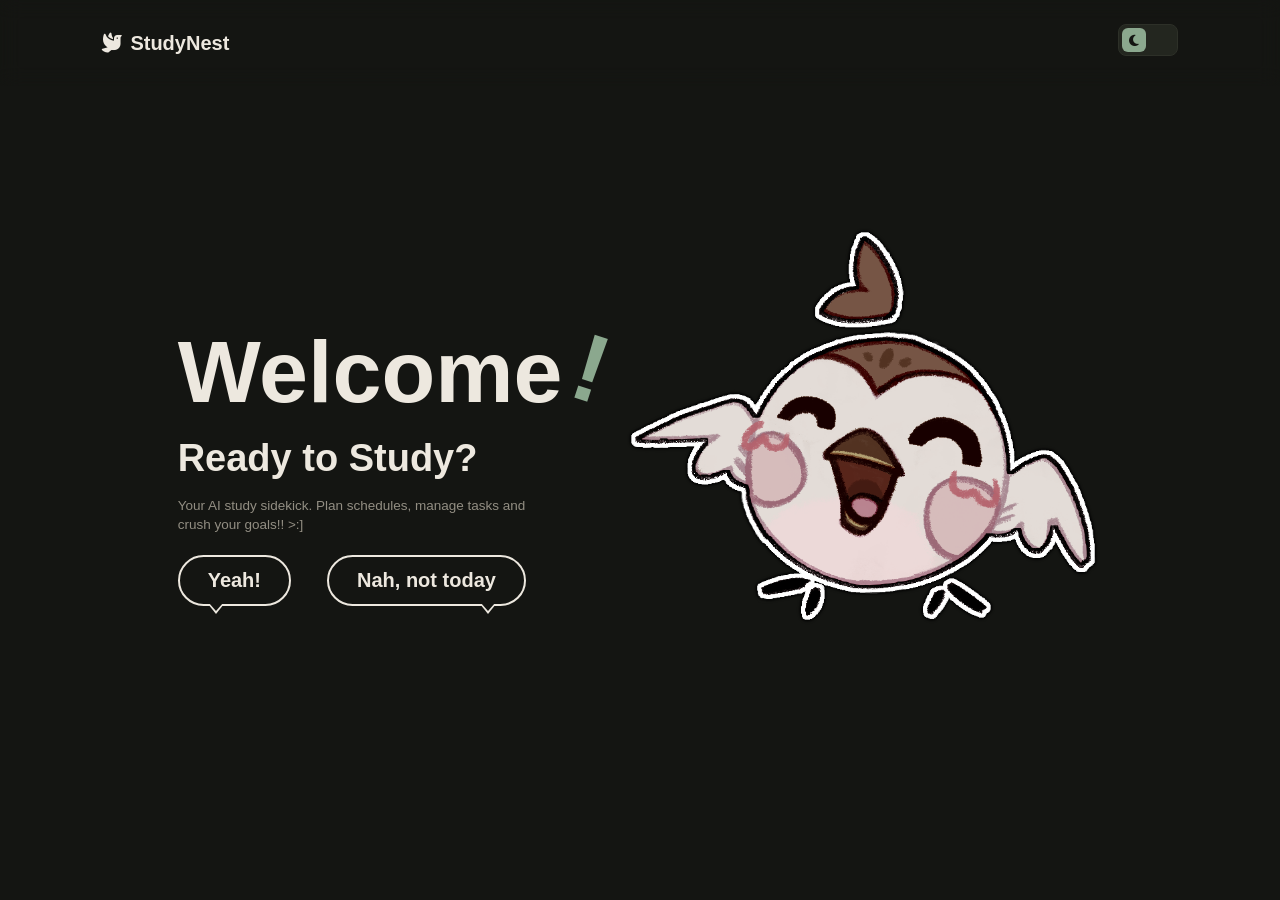
==== commit fe27dee7: "UpdateStartingPage" ====
--- a/index.html
+++ b/index.html
@@ -29,11 +29,20 @@
             <button class="nav-btn" data-page="planner" onclick="navigateTo('planner')">
                 <i class="fa-solid fa-wand-magic-sparkles"></i> AI Planner
             </button>
-            
-            <button id="themeToggle" class="theme-toggle-btn" onclick="toggleTheme()">
-                <i class="fa-solid fa-sun"></i> Light Mode
-            </button>
         </nav>
+
+        <!-- Square Lamp Switch with Dynamic Inner Icon -->
+        <div class="theme-switch-wrapper">
+            <label class="theme-switch" for="checkbox">
+                <input type="checkbox" id="checkbox" onchange="toggleTheme()" />
+                <div class="slider square">
+                    <div class="slider-knob">
+                        <i class="fa-solid fa-moon icon-dark"></i>
+                        <i class="fa-solid fa-sun icon-light"></i>
+                    </div>
+                </div>
+            </label>
+        </div>
     </header>
 
     <!-- Dynamic content loaded here -->
--- a/style.css
+++ b/style.css
@@ -31,6 +31,28 @@
     line-height: 1.6;
 }
 
+/* Header Overlay on Landing Screen */
+body:has(.sketch-landing-container) .app-header {
+    background: transparent !important;
+    border-bottom: none !important;
+    position: absolute !important;
+    top: 0;
+    left: 0;
+    width: 100%;
+    z-index: 1000;
+    padding: 24px 8%;
+}
+
+body:has(.sketch-landing-container) .app-nav,
+body:has(.sketch-landing-container) .app-footer {
+    display: none !important;
+}
+
+body:has(.sketch-landing-container) .main-content {
+    padding: 0 !important;
+    max-width: 100% !important;
+}
+
 /* Header & Nav */
 .app-header {
     background: var(--bg-header);
@@ -52,12 +74,78 @@
     transition: all 0.2s ease;
 }
 .nav-btn:hover, .nav-btn.active { background: var(--bg-subcard); color: var(--text-primary); }
-.theme-toggle-btn {
-    border: 1px solid var(--border-color); background: var(--bg-card); color: var(--text-primary);
-    padding: 8px 14px; border-radius: 20px; cursor: pointer; font-size: 13px; margin-left: 10px;
-}
-
-/* Layout Container */
+
+/* Square Lamp Switch Container */
+.theme-switch-wrapper {
+    display: flex;
+    align-items: center;
+    margin-left: auto;
+}
+
+.theme-switch {
+    display: inline-block;
+    height: 32px;
+    position: relative;
+    width: 60px;
+}
+
+.theme-switch input {
+    display: none;
+}
+
+/* Square Slider Track */
+.slider {
+    background-color: var(--bg-subcard);
+    border: 1px solid var(--border-color);
+    bottom: 0;
+    cursor: pointer;
+    left: 0;
+    position: absolute;
+    right: 0;
+    top: 0;
+    border-radius: 8px;
+    transition: background-color 0.3s ease, border-color 0.3s ease;
+}
+
+/* Square Sliding Knob */
+.slider-knob {
+    background-color: var(--accent-sage);
+    bottom: 3px;
+    height: 24px;
+    left: 3px;
+    position: absolute;
+    transition: transform 0.3s cubic-bezier(0.68, -0.55, 0.27, 1.55), background-color 0.3s ease;
+    width: 24px;
+    border-radius: 6px;
+    display: flex;
+    align-items: center;
+    justify-content: center;
+    color: var(--bg-main);
+    font-size: 13px;
+}
+
+/* Icon Toggling inside Knob */
+.slider-knob .icon-light {
+    display: none;
+}
+.slider-knob .icon-dark {
+    display: inline-block;
+}
+
+/* Active Light Mode State (Shifted Right) */
+input:checked + .slider .slider-knob {
+    transform: translateX(28px);
+}
+
+input:checked + .slider .slider-knob .icon-dark {
+    display: none;
+}
+
+input:checked + .slider .slider-knob .icon-light {
+    display: inline-block;
+}
+
+/* Main Layout Container */
 .main-content { max-width: 960px; margin: 0 auto; padding: 40px 20px; }
 .page-container { animation: fadeIn 0.25s ease-in-out; }
 
@@ -133,34 +221,193 @@
 
 @keyframes fadeIn { from { opacity: 0; transform: translateY(6px); } to { opacity: 1; transform: translateY(0); } }
 
-.hero-layout {
-    display: flex;
-    align-items: center;
-    justify-content: space-between;
-    gap: 2rem;
-}
-
-.hero-content {
-    flex: 1;
-}
-
-.hero-media {
-    flex: 1;
+/* Sketch Landing Page - Locked Fullscreen & Single Viewport */
+.sketch-landing-container {
     display: flex;
     justify-content: center;
-}
-
-.hero-image {
+    align-items: center;
+    height: 100vh;
+    width: 100vw;
+    padding: 20px;
+    background: var(--bg-main);
+    overflow: hidden;
+    position: relative;
+}
+
+.sketch-landing-content {
+    display: flex;
+    align-items: center;
+    justify-content: center;
     width: 100%;
-    max-width: 500px;
+    max-width: 1100px;
+    gap: 1rem;
+    margin: 0 auto;
+}
+
+/* Text Column */
+.sketch-text-col {
+    display: flex;
+    flex-direction: column;
+    justify-content: center;
+    z-index: 2;
+    transform: translateY(15px);
+}
+
+.sketch-title {
+    font-size: 88px;
+    font-weight: 800;
+    line-height: 1;
+    color: var(--text-primary);
+    margin-bottom: 8px;
+    display: flex;
+    align-items: center;
+    gap: 12px;
+}
+
+.tilted-exclamation {
+    display: inline-block;
+    color: var(--accent-sage);
+    font-size: 96px;
+    transform: rotate(18deg) translateY(-4px);
+    transform-origin: center;
+}
+
+.sketch-subtitle {
+    font-size: 38px;
+    font-weight: 700;
+    color: var(--text-primary);
+    margin-bottom: 8px;
+}
+
+/* Small Sub-Description */
+.sketch-desc {
+    font-size: 13.5px;
+    color: var(--text-secondary);
+    line-height: 1.4;
+    max-width: 380px;
+    margin-bottom: 20px;
+    opacity: 0.9;
+}
+
+/* Speech Bubble Action Buttons */
+.sketch-actions {
+    display: flex;
+    align-items: center;
+    gap: 36px;
+    flex-wrap: wrap;
+}
+
+.speech-bubble {
+    position: relative;
+    background: transparent;
+    color: var(--text-primary);
+    border: 2px solid var(--text-primary);
+    border-radius: 50px;
+    font-size: 20px;
+    font-weight: 700;
+    padding: 12px 28px;
+    cursor: pointer;
+    transition: transform 0.2s ease, background-color 0.2s ease;
+}
+
+/* Standardized Speech Bubble Tails */
+.speech-bubble::after {
+    content: '';
+    position: absolute;
+    bottom: -10px;
+    width: 0;
+    height: 0;
+    border-style: solid;
+    border-width: 10px 8px 0 8px;
+    border-color: var(--text-primary) transparent transparent transparent;
+}
+
+.speech-bubble::before {
+    content: '';
+    position: absolute;
+    bottom: -7px;
+    width: 0;
+    height: 0;
+    border-style: solid;
+    border-width: 8px 7px 0 7px;
+    border-color: var(--bg-main) transparent transparent transparent;
+    z-index: 1;
+}
+
+/* Tail alignment for "yeah!" (Left side) */
+.yeah-bubble::after { left: 28px; }
+.yeah-bubble::before { left: 29px; }
+
+/* Tail alignment for "Nah, not today" (Right side) */
+.nah-bubble::after { right: 28px; }
+.nah-bubble::before { right: 29px; }
+
+.speech-bubble:hover {
+    transform: scale(1.05);
+    background: var(--bg-subcard);
+}
+
+/* Mascot Column */
+.sketch-mascot-col {
+    display: flex;
+    justify-content: center;
+    align-items: center;
+    transform: translateY(-25px);
+}
+
+.sketch-mascot-img {
+    width: 480px;
+    max-width: 100%;
     height: auto;
-    border-radius: 12px;
-    object-fit: cover;
-}
-
-/* Stack vertically on smaller screens */
+    object-fit: contain;
+}
+
+/* Mobile Responsiveness */
 @media (max-width: 768px) {
-    .hero-layout {
-        flex-direction: column;
+    body:has(.sketch-landing-container) .app-header {
+        padding: 16px 20px;
+    }
+
+    .sketch-landing-content {
+        flex-direction: column-reverse;
+        text-align: center;
+        gap: 1.5rem;
+    }
+
+    .sketch-text-col,
+    .sketch-mascot-col {
+        transform: none;
+    }
+
+    .sketch-text-col {
+        align-items: center;
+    }
+
+    .sketch-title {
+        font-size: 52px;
+        justify-content: center;
+    }
+
+    .tilted-exclamation {
+        font-size: 58px;
+    }
+
+    .sketch-subtitle {
+        font-size: 28px;
+        margin-bottom: 6px;
+    }
+
+    .sketch-desc {
+        font-size: 13px;
+        margin-bottom: 20px;
+    }
+
+    .sketch-actions {
+        justify-content: center;
+        gap: 20px;
+    }
+
+    .sketch-mascot-img {
+        width: 240px;
     }
 }
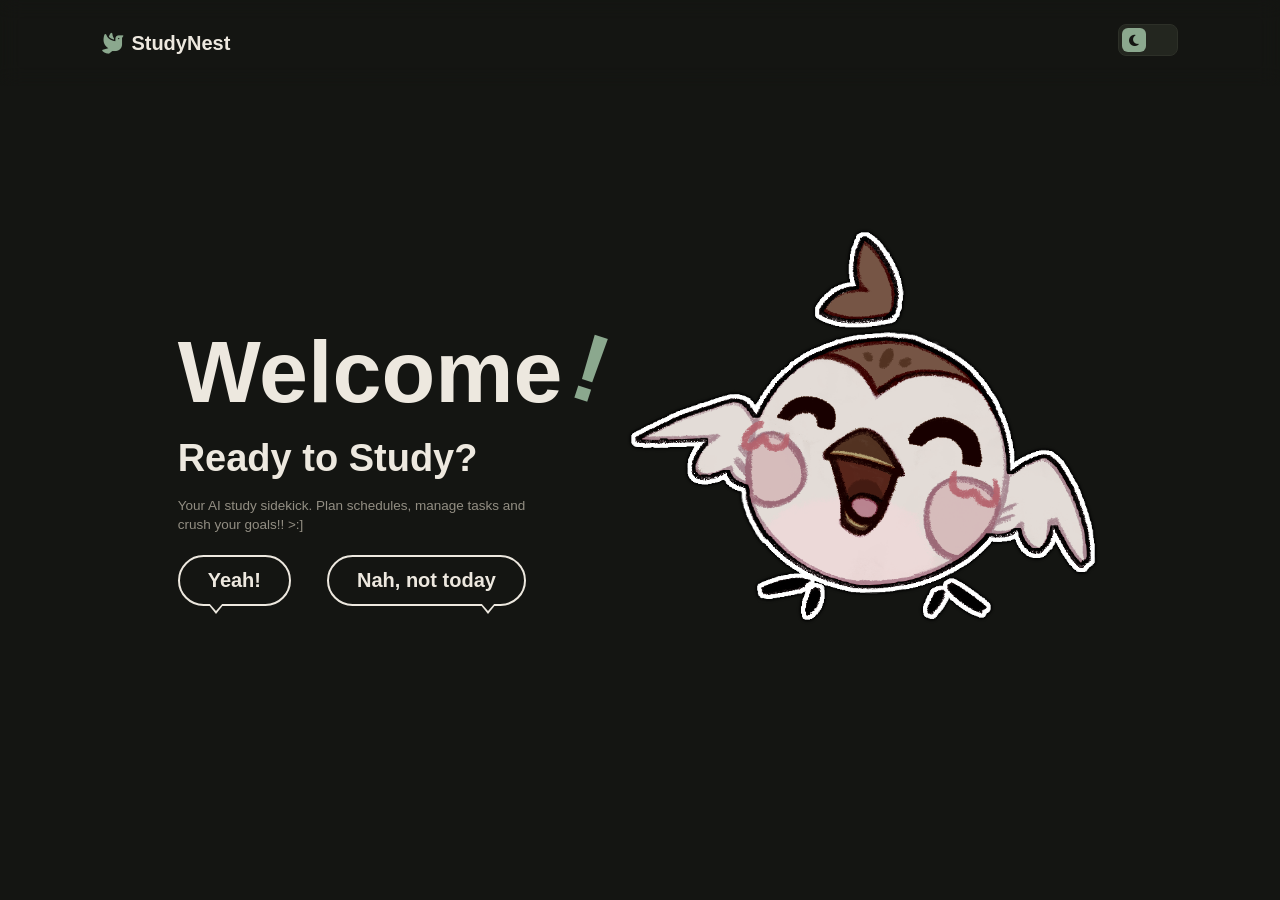
==== commit b2f53cf8: "UpdateLayout" ====
--- a/index.html
+++ b/index.html
@@ -4,37 +4,18 @@
     <meta charset="UTF-8">
     <meta name="viewport" content="width=device-width, initial-scale=1.0">
     <title>StudyNest - AI Study Planner</title>
-    <!-- Font Awesome CDN -->
     <link rel="stylesheet" href="https://cdnjs.cloudflare.com/ajax/libs/font-awesome/6.5.1/css/all.min.css">
     <link rel="stylesheet" href="style.css">
 </head>
 <body>
-
-    <header class="app-header">
-        <div class="logo" onclick="navigateTo('home')">
+    <header class="app-header landing-header">
+        <button class="logo" onclick="navigateTo('home')" aria-label="StudyNest home">
             <i class="fa-solid fa-dove logo-icon"></i>
             <span>StudyNest</span>
-        </div>
-
-        <nav class="app-nav">
-            <button class="nav-btn active" data-page="home" onclick="navigateTo('home')">
-                <i class="fa-solid fa-house"></i> Home
-            </button>
-            <button class="nav-btn" data-page="dashboard" onclick="navigateTo('dashboard')">
-                <i class="fa-solid fa-chart-pie"></i> Dashboard
-            </button>
-            <button class="nav-btn" data-page="subjects" onclick="navigateTo('subjects')">
-                <i class="fa-solid fa-book-open"></i> Subjects
-            </button>
-            <button class="nav-btn" data-page="planner" onclick="navigateTo('planner')">
-                <i class="fa-solid fa-wand-magic-sparkles"></i> AI Planner
-            </button>
-        </nav>
-
-        <!-- Square Lamp Switch with Dynamic Inner Icon -->
-        <div class="theme-switch-wrapper">
-            <label class="theme-switch" for="checkbox">
-                <input type="checkbox" id="checkbox" onchange="toggleTheme()" />
+        </button>
+        <div class="theme-switch-wrapper" title="Toggle light or dark theme">
+            <label class="theme-switch" for="landingThemeCheckbox">
+                <input type="checkbox" id="landingThemeCheckbox" onchange="toggleTheme()">
                 <div class="slider square">
                     <div class="slider-knob">
                         <i class="fa-solid fa-moon icon-dark"></i>
@@ -44,14 +25,90 @@
             </label>
         </div>
     </header>
+    <div class="app-layout" id="appLayout">
+        <button class="sidebar-backdrop" id="sidebarBackdrop" onclick="toggleSidebar(true)" aria-label="Close navigation"></button>
+        <aside class="app-sidebar" id="appSidebar">
+            <div class="sidebar-heading">
+                <button class="sidebar-logo" onclick="navigateTo('home')" aria-label="StudyNest home">
+                    <i class="fa-solid fa-dove logo-icon"></i>
+                    <span>StudyNest</span>
+                </button>
+                <button class="sidebar-toggle" onclick="toggleSidebar()" aria-label="Collapse navigation" aria-controls="appSidebar" aria-expanded="true" title="Collapse navigation">
+                    <i class="fa-solid fa-angles-left"></i>
+                </button>
+            </div>
 
-    <!-- Dynamic content loaded here -->
-    <main id="app-container" class="main-content"></main>
+            <p class="sidebar-label">STUDY SPACE</p>
+            <nav class="sidebar-nav" aria-label="Main navigation">
+                <button class="nav-btn" data-page="dashboard" onclick="navigateTo('dashboard')" aria-label="Dashboard" title="Dashboard">
+                    <i class="fa-solid fa-chart-pie"></i><span>Dashboard</span>
+                </button>
+                <button class="nav-btn" data-page="subjects" onclick="navigateTo('subjects')" aria-label="Courses and materials" title="Courses and materials">
+                    <i class="fa-solid fa-book-open"></i><span>Courses & Materials</span>
+                </button>
+                <button class="nav-btn" data-page="planner" onclick="navigateTo('planner')" aria-label="AI Study Planner" title="AI Study Planner">
+                    <i class="fa-solid fa-wand-magic-sparkles"></i><span>AI Study Planner</span>
+                </button>
+                <button class="nav-btn" data-page="calendar" onclick="navigateTo('calendar')" aria-label="Calendar" title="Calendar">
+                    <i class="fa-solid fa-calendar-days"></i><span>Calendar</span>
+                </button>
+                <button class="nav-btn" data-page="progress" onclick="navigateTo('progress')" aria-label="Progress Tracking" title="Progress Tracking">
+                    <i class="fa-solid fa-chart-line"></i><span>Progress Tracking</span>
+                </button>
+                <button class="nav-btn" data-page="pomodoro" onclick="navigateTo('pomodoro')" aria-label="Pomodoro Focus" title="Pomodoro Focus">
+                    <i class="fa-solid fa-stopwatch"></i><span>Pomodoro Focus</span>
+                </button>
+            </nav>
 
-    <footer class="app-footer">
-        <p><i class="fa-solid fa-graduation-cap"></i> StudyNest AI &mdash; Empowering Smart Learning</p>
-    </footer>
+            <div class="sidebar-footer">
+                <i class="fa-solid fa-graduation-cap"></i>
+                <span>StudyNest AI</span>
+            </div>
+        </aside>
 
+        <div class="app-main-wrapper">
+            <header class="top-utility-bar">
+                <div class="topbar-leading">
+                    <button class="mobile-menu-button" onclick="toggleSidebar()" aria-label="Open navigation" aria-controls="appSidebar" aria-expanded="false">
+                        <i class="fa-solid fa-bars"></i>
+                    </button>
+                    <div class="search-container">
+                        <i class="fa-solid fa-magnifying-glass search-icon"></i>
+                        <input type="search" id="globalSearchInput" placeholder="Search subjects, materials, topics, tasks..." autocomplete="off"
+                            aria-label="Search subjects, materials, topics, and tasks" aria-controls="searchResults"
+                            oninput="handleGlobalSearch(event)" onkeydown="handleSearchKeydown(event)">
+                        <kbd class="search-shortcut">Enter</kbd>
+                        <div class="search-results hidden" id="searchResults" role="listbox"></div>
+                    </div>
+                </div>
+
+                <div class="utility-actions">
+                    <div class="notification-wrapper">
+                        <button class="icon-utility-btn" id="notificationButton" onclick="toggleNotifications()" title="Deadline reminders"
+                            aria-label="Deadline reminders" aria-expanded="false" aria-controls="notificationPanel">
+                            <i class="fa-regular fa-bell"></i>
+                            <span class="notification-badge hidden" id="notifBadge">0</span>
+                        </button>
+                        <div class="notification-panel hidden" id="notificationPanel"></div>
+                    </div>
+                    <span class="utility-divider"></span>
+                    <div class="theme-switch-wrapper" title="Toggle light or dark theme">
+                        <label class="theme-switch" for="checkbox">
+                            <input type="checkbox" id="checkbox" onchange="toggleTheme()">
+                            <div class="slider square">
+                                <div class="slider-knob">
+                                    <i class="fa-solid fa-moon icon-dark"></i>
+                                    <i class="fa-solid fa-sun icon-light"></i>
+                                </div>
+                            </div>
+                        </label>
+                    </div>
+                </div>
+            </header>
+
+            <main id="app-container" class="main-content"></main>
+        </div>
+    </div>
     <script src="script.js"></script>
 </body>
-</html>+</html>
--- a/style.css
+++ b/style.css
@@ -410,4 +410,1304 @@
     .sketch-mascot-img {
         width: 240px;
     }
+}
+
+/* ====================================
+   Additional Custom Feature Styles
+   ==================================== */
+
+/* Folder & Sub-topic UI */
+.sub-badge {
+    background: var(--accent-soft);
+    color: var(--accent-sage);
+    font-size: 11px;
+    font-weight: 600;
+    padding: 3px 8px;
+    border-radius: 12px;
+    margin-left: 8px;
+}
+
+.subject-folder-card { margin-bottom: 20px; }
+.subject-header { display: flex; justify-content: space-between; align-items: center; margin-bottom: 16px; }
+.add-topic-box { display: flex; gap: 8px; margin-bottom: 16px; }
+.topics-container { display: flex; flex-direction: column; gap: 12px; }
+.topic-folder {
+    background: var(--bg-subcard);
+    padding: 14px;
+    border-radius: 8px;
+    border-left: 4px solid var(--accent-sage);
+}
+.file-upload-label { display: inline-block; cursor: pointer; font-size: 12px; color: var(--accent-sage); margin: 8px 0; font-weight: 600; }
+.file-upload-label input { display: none; }
+.file-list { list-style: none; margin-top: 6px; }
+.file-list li { display: flex; gap: 8px; align-items: center; font-size: 13px; margin-bottom: 4px; padding: 4px 0; }
+.file-list li.search-match-highlight { background: var(--accent-soft); border-radius: 6px; box-shadow: 0 0 0 6px var(--accent-soft); }
+.file-list a { color: var(--text-primary); text-decoration: none; word-break: break-all; }
+.file-list li > a:first-child { flex: 1; min-width: 0; }
+.file-download-link { flex: none; color: var(--accent-sage) !important; }
+.remove-file-icon { cursor: pointer; color: #d9534f; margin-left: 8px; }
+
+/* Pomodoro Timer Styling */
+.pomodoro-card { text-align: center; max-width: 500px; margin: 0 auto; }
+.timer-clock { font-size: 64px; font-weight: 800; color: var(--accent-sage); margin: 20px 0; font-variant-numeric: tabular-nums; }
+.timer-controls { display: flex; gap: 12px; justify-content: center; }
+
+/* 3-Column Subject Widget Grid Layout */
+.subject-grid {
+    display: grid;
+    grid-template-columns: repeat(3, 1fr);
+    gap: 16px;
+    margin-bottom: 24px;
+}
+
+@media (max-width: 900px) {
+    .subject-grid {
+        grid-template-columns: repeat(2, 1fr);
+    }
+}
+
+@media (max-width: 600px) {
+    .subject-grid {
+        grid-template-columns: 1fr;
+    }
+}
+
+/* Individual Subject Widget Card */
+.subject-widget-card {
+    background: var(--bg-card);
+    border: 1px solid var(--border-color);
+    border-radius: 12px;
+    padding: 18px;
+    cursor: pointer;
+    display: flex;
+    flex-direction: column;
+    justify-content: space-between;
+    transition: transform 0.2s ease, border-color 0.2s ease;
+}
+
+.subject-widget-card:hover {
+    transform: translateY(-3px);
+    border-color: var(--accent-sage);
+}
+
+.widget-header {
+    display: flex;
+    justify-content: space-between;
+    align-items: center;
+    margin-bottom: 12px;
+}
+
+.widget-icon {
+    font-size: 28px;
+    color: var(--accent-sage);
+}
+
+.widget-body {
+    margin-bottom: 16px;
+}
+
+.widget-title {
+    font-size: 16px;
+    font-weight: 700;
+    margin-bottom: 6px;
+    color: var(--text-primary);
+}
+
+.widget-footer {
+    display: flex;
+    justify-content: space-between;
+    font-size: 12px;
+    color: var(--text-secondary);
+    border-top: 1px solid var(--border-color);
+    padding-top: 10px;
+}
+
+.back-nav-bar {
+    margin-bottom: 16px;
+}
+
+/* App shell */
+.app-layout {
+    --sidebar-width: 264px;
+    min-height: 100vh;
+    display: flex;
+    background:
+        radial-gradient(ellipse at 80% 0%, rgba(139, 168, 142, 0.07), transparent 34rem),
+        var(--bg-main);
+}
+
+.app-sidebar {
+    position: sticky;
+    top: 0;
+    display: flex;
+    flex: 0 0 var(--sidebar-width);
+    flex-direction: column;
+    width: var(--sidebar-width);
+    height: 100vh;
+    padding: 24px 16px 18px;
+    background: var(--bg-card);
+    border-right: 1px solid var(--border-color);
+    transition: width 0.22s ease, flex-basis 0.22s ease, transform 0.22s ease;
+    z-index: 120;
+}
+
+.sidebar-heading, .sidebar-logo, .sidebar-footer, .top-utility-bar,
+.topbar-leading, .utility-actions, .search-container, .section-title,
+.calendar-toolbar, .calendar-controls, .page-heading-row, .progress-next-step {
+    display: flex;
+    align-items: center;
+}
+
+.sidebar-heading {
+    justify-content: space-between;
+    gap: 8px;
+    margin: 0 2px 38px;
+}
+
+.sidebar-logo {
+    min-width: 0;
+    gap: 10px;
+    padding: 0;
+    border: 0;
+    background: transparent;
+    color: var(--text-primary);
+    font: inherit;
+    font-size: 19px;
+    font-weight: 750;
+    cursor: pointer;
+}
+
+.logo-icon {
+    color: var(--accent-sage);
+    font-size: 21px;
+}
+
+.sidebar-toggle, .mobile-menu-button, .icon-utility-btn, .panel-close-button {
+    display: inline-flex;
+    align-items: center;
+    justify-content: center;
+    color: var(--text-secondary);
+    background: transparent;
+    border: 1px solid transparent;
+    border-radius: 10px;
+    cursor: pointer;
+    transition: color 0.18s ease, background 0.18s ease, border-color 0.18s ease;
+}
+
+.sidebar-toggle {
+    width: 34px;
+    height: 34px;
+    font-size: 13px;
+}
+
+.sidebar-toggle:hover, .mobile-menu-button:hover, .icon-utility-btn:hover, .panel-close-button:hover {
+    color: var(--text-primary);
+    background: var(--bg-subcard);
+    border-color: var(--border-color);
+}
+
+.sidebar-label, .small-tag, .pomodoro-overline {
+    color: var(--text-secondary);
+    font-size: 10px;
+    font-weight: 750;
+    letter-spacing: 0.12em;
+}
+
+.sidebar-label {
+    padding: 0 12px;
+    margin-bottom: 10px;
+}
+
+.sidebar-nav {
+    display: flex;
+    flex-direction: column;
+    gap: 6px;
+}
+
+.sidebar-nav .nav-btn {
+    display: flex;
+    width: 100%;
+    min-height: 46px;
+    align-items: center;
+    gap: 12px;
+    padding: 10px 12px;
+    border: 1px solid transparent;
+    border-radius: 10px;
+    color: var(--text-secondary);
+    background: transparent;
+    text-align: left;
+    font-size: 13px;
+    font-weight: 600;
+}
+
+.sidebar-nav .nav-btn i {
+    width: 20px;
+    color: var(--accent-sage);
+    text-align: center;
+    font-size: 15px;
+}
+
+.sidebar-nav .nav-btn:hover {
+    background: var(--bg-subcard);
+    color: var(--text-primary);
+}
+
+.sidebar-nav .nav-btn.active {
+    color: var(--accent-sage);
+    background: var(--accent-soft);
+    border-color: rgba(139, 168, 142, 0.16);
+}
+
+.sidebar-footer {
+    gap: 10px;
+    margin-top: auto;
+    padding: 16px 12px 2px;
+    color: var(--text-secondary);
+    border-top: 1px solid var(--border-color);
+    font-size: 12px;
+    font-weight: 600;
+}
+
+.sidebar-footer i {
+    color: var(--accent-sage);
+}
+
+.app-main-wrapper {
+    min-width: 0;
+    flex: 1;
+}
+
+.top-utility-bar {
+    position: sticky;
+    top: 0;
+    z-index: 90;
+    min-height: 76px;
+    justify-content: space-between;
+    gap: 24px;
+    padding: 12px clamp(20px, 4vw, 56px);
+    background: var(--bg-header);
+    backdrop-filter: blur(14px);
+    border-bottom: 1px solid var(--border-color);
+}
+
+.topbar-leading, .utility-actions {
+    gap: 16px;
+}
+
+.search-container {
+    position: relative;
+    width: min(460px, 48vw);
+    min-height: 42px;
+    gap: 10px;
+    padding: 0 12px;
+    background: var(--bg-subcard);
+    border: 1px solid var(--border-color);
+    border-radius: 11px;
+}
+
+.search-container:focus-within {
+    border-color: var(--accent-sage);
+    box-shadow: 0 0 0 3px var(--accent-soft);
+}
+
+.search-icon {
+    color: var(--text-secondary);
+    font-size: 14px;
+}
+
+.search-container input {
+    width: 100%;
+    min-width: 0;
+    padding: 10px 0;
+    border: 0;
+    background: transparent;
+    font-size: 13px;
+}
+
+.search-container input:focus {
+    outline: 0;
+}
+
+.search-container input::-webkit-search-cancel-button {
+    cursor: pointer;
+}
+
+.search-shortcut {
+    flex: none;
+    padding: 2px 6px;
+    color: var(--text-secondary);
+    border: 1px solid var(--border-color);
+    border-radius: 5px;
+    font-family: inherit;
+    font-size: 10px;
+    opacity: 0.75;
+}
+
+.utility-actions {
+    gap: 12px;
+}
+
+.utility-divider {
+    width: 1px;
+    height: 28px;
+    background: var(--border-color);
+}
+
+.icon-utility-btn {
+    position: relative;
+    width: 40px;
+    height: 40px;
+    border-color: var(--border-color);
+    font-size: 15px;
+}
+
+.notification-wrapper {
+    position: relative;
+}
+
+.notification-badge {
+    position: absolute;
+    top: -5px;
+    right: -5px;
+    display: grid;
+    min-width: 18px;
+    height: 18px;
+    place-items: center;
+    padding: 0 4px;
+    color: #fff;
+    background: #d9765c;
+    border: 2px solid var(--bg-main);
+    border-radius: 20px;
+    font-size: 9px;
+    font-weight: 800;
+}
+
+.notification-panel, .search-results {
+    position: absolute;
+    z-index: 150;
+    overflow: hidden;
+    background: var(--bg-card);
+    border: 1px solid var(--border-color);
+    border-radius: 14px;
+    box-shadow: 0 16px 50px rgba(0, 0, 0, 0.2);
+}
+
+.notification-panel {
+    top: calc(100% + 14px);
+    right: 0;
+    width: min(360px, calc(100vw - 32px));
+}
+
+.notification-panel-heading {
+    display: flex;
+    align-items: flex-start;
+    justify-content: space-between;
+    padding: 18px 18px 14px;
+    border-bottom: 1px solid var(--border-color);
+}
+
+.notification-panel-heading div {
+    display: grid;
+    gap: 2px;
+}
+
+.notification-panel-heading strong {
+    font-size: 14px;
+}
+
+.notification-panel-heading span, .notification-item small {
+    color: var(--text-secondary);
+    font-size: 11px;
+}
+
+.panel-close-button {
+    width: 28px;
+    height: 28px;
+}
+
+.notification-list {
+    max-height: 290px;
+    overflow-y: auto;
+    padding: 6px;
+}
+
+.notification-item {
+    display: flex;
+    width: 100%;
+    gap: 11px;
+    padding: 12px;
+    border: 0;
+    border-radius: 9px;
+    color: var(--text-primary);
+    background: transparent;
+    text-align: left;
+    cursor: pointer;
+}
+
+.notification-item:hover, .search-result-item:hover, .search-page-result:hover {
+    background: var(--bg-subcard);
+}
+
+.notification-item > span:last-child {
+    display: grid;
+    gap: 4px;
+}
+
+.notification-item strong {
+    font-size: 12px;
+    font-weight: 650;
+}
+
+.notification-dot {
+    flex: none;
+    width: 8px;
+    height: 8px;
+    margin-top: 5px;
+    background: #d99a55;
+    border-radius: 50%;
+}
+
+.notification-empty {
+    display: flex;
+    align-items: center;
+    gap: 10px;
+    padding: 20px;
+    color: var(--text-secondary);
+    font-size: 12px;
+}
+
+.notification-empty i {
+    color: var(--accent-sage);
+}
+
+.notification-footer {
+    display: flex;
+    width: 100%;
+    align-items: center;
+    justify-content: space-between;
+    padding: 13px 18px;
+    color: var(--accent-sage);
+    background: transparent;
+    border: 0;
+    border-top: 1px solid var(--border-color);
+    cursor: pointer;
+    font-size: 12px;
+    font-weight: 700;
+}
+
+.main-content.app-content {
+    max-width: none;
+}
+
+.app-main-wrapper .main-content {
+    width: 100%;
+    max-width: none;
+    margin: 0;
+    padding: 34px clamp(20px, 4vw, 56px) 56px;
+}
+
+.app-main-wrapper .page-container {
+    width: min(100%, 1360px);
+    margin: 0 auto;
+}
+
+.welcome-header {
+    margin-bottom: 26px;
+}
+
+.welcome-header .small-tag {
+    margin-bottom: 9px;
+}
+
+.welcome-header h1 {
+    margin-bottom: 4px;
+    font-size: clamp(26px, 3vw, 34px);
+    letter-spacing: -0.035em;
+}
+
+.welcome-header > p:last-child {
+    color: var(--text-secondary);
+    font-size: 14px;
+}
+
+.sidebar-collapsed .app-sidebar {
+    --sidebar-width: 78px;
+    padding-right: 12px;
+    padding-left: 12px;
+}
+
+.sidebar-collapsed .sidebar-heading {
+    justify-content: center;
+    margin-right: 0;
+    margin-left: 0;
+}
+
+.sidebar-collapsed .sidebar-logo span,
+.sidebar-collapsed .sidebar-label,
+.sidebar-collapsed .sidebar-footer span,
+.sidebar-collapsed .sidebar-nav .nav-btn span {
+    display: none;
+}
+
+.sidebar-collapsed .sidebar-toggle {
+    position: absolute;
+    right: -14px;
+    top: 65px;
+    width: 28px;
+    height: 28px;
+    color: var(--text-primary);
+    background: var(--bg-card);
+    border-color: var(--border-color);
+    box-shadow: 0 3px 10px rgba(0, 0, 0, 0.12);
+}
+
+.sidebar-collapsed .sidebar-toggle i {
+    transform: rotate(180deg);
+}
+
+.sidebar-collapsed .sidebar-nav .nav-btn {
+    justify-content: center;
+    padding: 10px 0;
+}
+
+.sidebar-collapsed .sidebar-nav .nav-btn i {
+    font-size: 17px;
+}
+
+.sidebar-collapsed .sidebar-footer {
+    justify-content: center;
+    padding-right: 0;
+    padding-left: 0;
+}
+
+.mobile-menu-button, .sidebar-backdrop {
+    display: none;
+}
+
+.search-results {
+    top: calc(100% + 9px);
+    left: 0;
+    width: 100%;
+    min-width: 320px;
+    padding: 6px;
+}
+
+.search-result-item, .search-page-result {
+    display: flex;
+    width: 100%;
+    align-items: center;
+    gap: 11px;
+    padding: 10px;
+    color: var(--text-primary);
+    background: transparent;
+    border: 0;
+    border-radius: 9px;
+    text-align: left;
+    cursor: pointer;
+}
+
+.search-result-icon {
+    display: grid;
+    flex: none;
+    width: 34px;
+    height: 34px;
+    place-items: center;
+    color: var(--accent-sage);
+    background: var(--accent-soft);
+    border-radius: 9px;
+}
+
+.search-result-copy {
+    display: grid;
+    flex: 1;
+    min-width: 0;
+    gap: 2px;
+}
+
+.search-result-copy strong {
+    overflow: hidden;
+    font-size: 12px;
+    font-weight: 650;
+    text-overflow: ellipsis;
+    white-space: nowrap;
+}
+
+.search-result-copy small {
+    overflow: hidden;
+    color: var(--text-secondary);
+    font-size: 10px;
+    text-overflow: ellipsis;
+    white-space: nowrap;
+}
+
+.search-result-arrow {
+    color: var(--text-secondary);
+    font-size: 11px;
+}
+
+.search-no-results {
+    padding: 16px 12px;
+    color: var(--text-secondary);
+    font-size: 12px;
+}
+
+.search-page-results {
+    display: grid;
+    gap: 8px;
+}
+
+.search-page-result {
+    min-height: 70px;
+    padding: 14px;
+    background: var(--bg-card);
+    border: 1px solid var(--border-color);
+}
+
+.search-page-result > i:last-child {
+    color: var(--text-secondary);
+}
+
+.search-empty-state {
+    padding: 44px 24px;
+    text-align: center;
+}
+
+.search-empty-state > i {
+    margin-bottom: 14px;
+    color: var(--accent-sage);
+    font-size: 28px;
+}
+
+.search-empty-state p {
+    margin-top: 5px;
+    color: var(--text-secondary);
+}
+
+.section-title {
+    justify-content: space-between;
+    gap: 16px;
+}
+
+.task-item input[type="checkbox"] {
+    flex: none;
+    width: 17px;
+    height: 17px;
+    accent-color: var(--accent-sage);
+}
+
+.task-details {
+    min-width: 0;
+}
+
+.task-deadline {
+    margin-left: 8px;
+    color: var(--accent-sage);
+}
+
+.alert-action {
+    flex: none;
+    margin-left: auto;
+    padding: 7px 10px;
+    color: #d99a55;
+    background: transparent;
+    border: 1px solid rgba(224, 150, 78, 0.35);
+    border-radius: 8px;
+    cursor: pointer;
+    font-size: 11px;
+    font-weight: 700;
+}
+
+.page-heading-row {
+    justify-content: space-between;
+    gap: 24px;
+}
+
+.heading-action {
+    width: auto;
+    flex: none;
+}
+
+.calendar-layout {
+    display: grid;
+    grid-template-columns: minmax(0, 1.65fr) minmax(260px, 0.8fr);
+    gap: 20px;
+}
+
+.calendar-card, .calendar-deadlines-card {
+    margin-bottom: 0;
+}
+
+.calendar-toolbar {
+    justify-content: space-between;
+    gap: 12px;
+    margin-bottom: 22px;
+}
+
+.calendar-toolbar h2 {
+    margin-top: 2px;
+    font-size: 20px;
+}
+
+.calendar-controls {
+    gap: 8px;
+}
+
+.calendar-controls .icon-utility-btn {
+    width: 34px;
+    height: 34px;
+}
+
+.calendar-today-button {
+    padding: 7px 12px;
+    border-radius: 8px;
+    font-size: 11px;
+}
+
+.calendar-grid {
+    display: grid;
+    grid-template-columns: repeat(7, minmax(0, 1fr));
+    gap: 5px;
+}
+
+.calendar-weekdays {
+    margin-bottom: 8px;
+    color: var(--text-secondary);
+    font-size: 10px;
+    font-weight: 700;
+    text-align: center;
+}
+
+.calendar-day {
+    position: relative;
+    display: flex;
+    min-height: 62px;
+    align-items: flex-start;
+    justify-content: center;
+    padding: 11px 5px;
+    color: var(--text-primary);
+    border: 1px solid transparent;
+    border-radius: 9px;
+    font-size: 12px;
+}
+
+.calendar-day.is-today {
+    border-color: var(--accent-sage);
+    color: var(--accent-sage);
+    font-weight: 800;
+}
+
+.calendar-day.has-deadline {
+    background: var(--accent-soft);
+}
+
+.calendar-day-count {
+    position: absolute;
+    bottom: 6px;
+    left: 50%;
+    display: grid;
+    min-width: 15px;
+    height: 15px;
+    place-items: center;
+    padding: 0 3px;
+    color: var(--bg-main);
+    background: var(--accent-sage);
+    border-radius: 12px;
+    font-size: 9px;
+    font-weight: 800;
+    transform: translateX(-50%);
+}
+
+.calendar-legend {
+    display: flex;
+    align-items: center;
+    gap: 8px;
+    margin-top: 16px;
+    color: var(--text-secondary);
+    font-size: 11px;
+}
+
+.calendar-legend span {
+    width: 9px;
+    height: 9px;
+    background: var(--accent-sage);
+    border-radius: 50%;
+}
+
+.calendar-title-icon {
+    color: var(--accent-sage);
+    font-size: 16px;
+}
+
+.calendar-deadline-list {
+    display: grid;
+    gap: 8px;
+    margin-top: 16px;
+}
+
+.calendar-task-item {
+    display: grid;
+    grid-template-columns: 72px minmax(0, 1fr);
+    gap: 4px 10px;
+    padding: 12px;
+    background: var(--bg-subcard);
+    border-radius: 9px;
+}
+
+.calendar-task-date {
+    grid-row: span 2;
+    align-self: center;
+    color: var(--accent-sage);
+    font-size: 11px;
+    font-weight: 700;
+}
+
+.calendar-task-name {
+    overflow: hidden;
+    font-size: 12px;
+    font-weight: 650;
+    text-overflow: ellipsis;
+    white-space: nowrap;
+}
+
+.calendar-task-time {
+    color: var(--text-secondary);
+    font-size: 10px;
+}
+
+.calendar-deadline-list .empty-text {
+    color: var(--text-secondary);
+    font-size: 12px;
+    line-height: 1.6;
+}
+
+.progress-stats-grid {
+    display: grid;
+    grid-template-columns: repeat(4, minmax(0, 1fr));
+    gap: 14px;
+    margin-bottom: 18px;
+}
+
+.progress-stat-card {
+    display: grid;
+    justify-items: start;
+    gap: 8px;
+    padding: 18px;
+    background: var(--bg-card);
+    border: 1px solid var(--border-color);
+    border-radius: 12px;
+}
+
+.progress-stat-card .stat-icon-wrapper {
+    display: grid;
+    place-items: center;
+    margin: 0;
+}
+
+.progress-stat-card strong {
+    font-size: 22px;
+    line-height: 1.2;
+}
+
+.progress-stat-card > span:last-child {
+    color: var(--text-secondary);
+    font-size: 11px;
+}
+
+.progress-overview .section-title {
+    margin-bottom: 20px;
+}
+
+.progress-overview h2 {
+    font-size: 18px;
+}
+
+.progress-rate {
+    color: var(--accent-sage);
+    font-size: 24px;
+}
+
+.progress-track {
+    overflow: hidden;
+    height: 10px;
+    margin-bottom: 12px;
+    background: var(--bg-subcard);
+    border-radius: 20px;
+}
+
+.progress-track span {
+    display: block;
+    height: 100%;
+    background: var(--accent-sage);
+    border-radius: inherit;
+    transition: width 0.25s ease;
+}
+
+.progress-overview .muted-text {
+    color: var(--text-secondary);
+    font-size: 12px;
+}
+
+.progress-next-step {
+    gap: 14px;
+    padding: 18px;
+    background: var(--accent-soft);
+    border: 1px solid rgba(139, 168, 142, 0.2);
+    border-radius: 12px;
+}
+
+.progress-next-icon {
+    display: grid;
+    flex: none;
+    width: 42px;
+    height: 42px;
+    place-items: center;
+    color: var(--accent-sage);
+    background: var(--bg-card);
+    border-radius: 12px;
+}
+
+.progress-next-step > div {
+    flex: 1;
+}
+
+.progress-next-step strong {
+    font-size: 13px;
+}
+
+.progress-next-step p {
+    margin-top: 3px;
+    color: var(--text-secondary);
+    font-size: 11px;
+}
+
+.progress-next-step .secondary-button {
+    flex: none;
+    padding: 8px 12px;
+    font-size: 11px;
+}
+
+.pomodoro-card {
+    max-width: 580px;
+    margin: 14px auto;
+    padding: clamp(28px, 6vw, 54px);
+    border-radius: 20px;
+    text-align: center;
+}
+
+.pomodoro-overline {
+    color: var(--accent-sage);
+}
+
+.timer-clock {
+    margin: 20px 0 8px;
+    color: var(--text-primary);
+    font-size: clamp(64px, 12vw, 92px);
+    font-weight: 750;
+    letter-spacing: -0.06em;
+    line-height: 1.1;
+    font-variant-numeric: tabular-nums;
+}
+
+.pomodoro-caption {
+    color: var(--text-secondary);
+    font-size: 13px;
+}
+
+.timer-controls {
+    margin: 28px 0 18px;
+}
+
+.timer-start-button {
+    width: auto;
+    min-width: 170px;
+    padding: 12px 20px;
+}
+
+.timer-reset-button {
+    border-radius: 20px;
+}
+
+.pomodoro-hint {
+    padding-top: 16px;
+    color: var(--text-secondary);
+    border-top: 1px solid var(--border-color);
+    font-size: 11px;
+}
+
+.pomodoro-hint i {
+    margin-right: 5px;
+    color: var(--accent-sage);
+}
+
+body:has(.sketch-landing-container) .app-layout {
+    display: block;
+    min-height: 100vh;
+    background: var(--bg-main);
+}
+
+body:has(.sketch-landing-container) .app-sidebar,
+body:has(.sketch-landing-container) .top-utility-bar {
+    display: none;
+}
+
+body:not(:has(.sketch-landing-container)) .landing-header {
+    display: none;
+}
+
+body:has(.sketch-landing-container) .landing-header .logo {
+    padding: 0;
+    color: var(--text-primary);
+    background: transparent;
+    border: 0;
+    font-family: inherit;
+}
+
+body:has(.sketch-landing-container) .app-main-wrapper {
+    width: 100%;
+}
+
+@media (max-width: 1000px) {
+    .calendar-layout {
+        grid-template-columns: minmax(0, 1.3fr) minmax(240px, 0.8fr);
+    }
+
+    .progress-stats-grid {
+        grid-template-columns: repeat(2, minmax(0, 1fr));
+    }
+}
+
+@media (max-width: 760px) {
+    .app-layout {
+        display: block;
+    }
+
+    .app-sidebar {
+        position: fixed;
+        left: 0;
+        width: min(290px, calc(100vw - 48px));
+        transform: translateX(-105%);
+        box-shadow: 18px 0 45px rgba(0, 0, 0, 0.18);
+    }
+
+    .sidebar-open .app-sidebar {
+        transform: translateX(0);
+    }
+
+    .sidebar-backdrop {
+        position: fixed;
+        inset: 0;
+        z-index: 110;
+        background: rgba(0, 0, 0, 0.4);
+        border: 0;
+    }
+
+    .sidebar-open .sidebar-backdrop {
+        display: block;
+    }
+
+    .sidebar-toggle {
+        display: none;
+    }
+
+    .sidebar-collapsed .sidebar-toggle {
+        display: none;
+    }
+
+    .sidebar-collapsed .sidebar-logo span,
+    .sidebar-collapsed .sidebar-footer span,
+    .sidebar-collapsed .sidebar-nav .nav-btn span {
+        display: initial;
+    }
+
+    .sidebar-collapsed .sidebar-heading {
+        justify-content: space-between;
+        margin-right: 2px;
+        margin-left: 2px;
+    }
+
+    .sidebar-logo span, .sidebar-label, .sidebar-footer span,
+    .sidebar-nav .nav-btn span {
+        display: initial;
+    }
+
+    .sidebar-collapsed .sidebar-nav .nav-btn {
+        justify-content: flex-start;
+        padding: 10px 12px;
+    }
+
+    .sidebar-collapsed .sidebar-nav .nav-btn i {
+        font-size: 15px;
+    }
+
+    .sidebar-collapsed .sidebar-footer {
+        justify-content: flex-start;
+        padding-right: 12px;
+        padding-left: 12px;
+    }
+
+    .sidebar-nav .nav-btn {
+        justify-content: flex-start;
+        padding: 10px 12px;
+    }
+
+    .sidebar-nav .nav-btn i {
+        font-size: 15px;
+    }
+
+    .top-utility-bar {
+        min-height: 66px;
+        gap: 10px;
+        padding: 10px 16px;
+    }
+
+    .topbar-leading, .utility-actions {
+        gap: 9px;
+    }
+
+    .mobile-menu-button {
+        display: inline-flex;
+        flex: none;
+        width: 38px;
+        height: 38px;
+    }
+
+    .search-container {
+        width: min(460px, calc(100vw - 164px));
+        min-height: 40px;
+        gap: 7px;
+        padding: 0 9px;
+    }
+
+    .search-container input {
+        font-size: 12px;
+    }
+
+    .search-shortcut, .utility-divider {
+        display: none;
+    }
+
+    .utility-actions .theme-switch {
+        transform: scale(0.88);
+        transform-origin: right center;
+    }
+
+    .app-main-wrapper .main-content {
+        padding: 25px 16px 40px;
+    }
+
+    .calendar-layout {
+        grid-template-columns: 1fr;
+    }
+
+    .calendar-day {
+        min-height: 52px;
+    }
+}
+
+@media (max-width: 520px) {
+    .top-utility-bar {
+        padding-right: 12px;
+        padding-left: 12px;
+    }
+
+    .utility-actions {
+        gap: 6px;
+    }
+
+    .utility-actions .icon-utility-btn {
+        width: 36px;
+        height: 36px;
+    }
+
+    .search-container {
+        width: calc(100vw - 150px);
+    }
+
+    .search-container input::placeholder {
+        color: transparent;
+    }
+
+    .search-results {
+        min-width: min(320px, calc(100vw - 32px));
+    }
+
+    .page-heading-row {
+        align-items: flex-start;
+        flex-direction: column;
+        gap: 14px;
+    }
+
+    .heading-action {
+        width: 100%;
+    }
+
+    .alert-banner {
+        align-items: flex-start;
+        flex-wrap: wrap;
+    }
+
+    .alert-action {
+        margin-left: 34px;
+    }
+
+    .progress-stats-grid {
+        gap: 9px;
+    }
+
+    .progress-stat-card {
+        padding: 13px;
+    }
+
+    .progress-stat-card strong {
+        font-size: 19px;
+    }
+
+    .progress-next-step {
+        align-items: flex-start;
+        flex-wrap: wrap;
+    }
+
+    .progress-next-step > div {
+        width: calc(100% - 60px);
+        flex: auto;
+    }
+
+    .progress-next-step .secondary-button {
+        width: 100%;
+    }
+
+    .calendar-card, .calendar-deadlines-card {
+        padding: 16px;
+    }
+
+    .calendar-day {
+        min-height: 44px;
+        padding-top: 7px;
+        font-size: 11px;
+    }
+
+    .calendar-day-count {
+        bottom: 3px;
+    }
+
+    .calendar-toolbar {
+        align-items: flex-start;
+    }
+
+    .calendar-toolbar h2 {
+        font-size: 17px;
+    }
+
+    .calendar-controls {
+        gap: 4px;
+    }
+
+    .calendar-controls .icon-utility-btn {
+        width: 30px;
+        height: 30px;
+    }
+
+    .timer-controls {
+        flex-direction: column;
+    }
 }
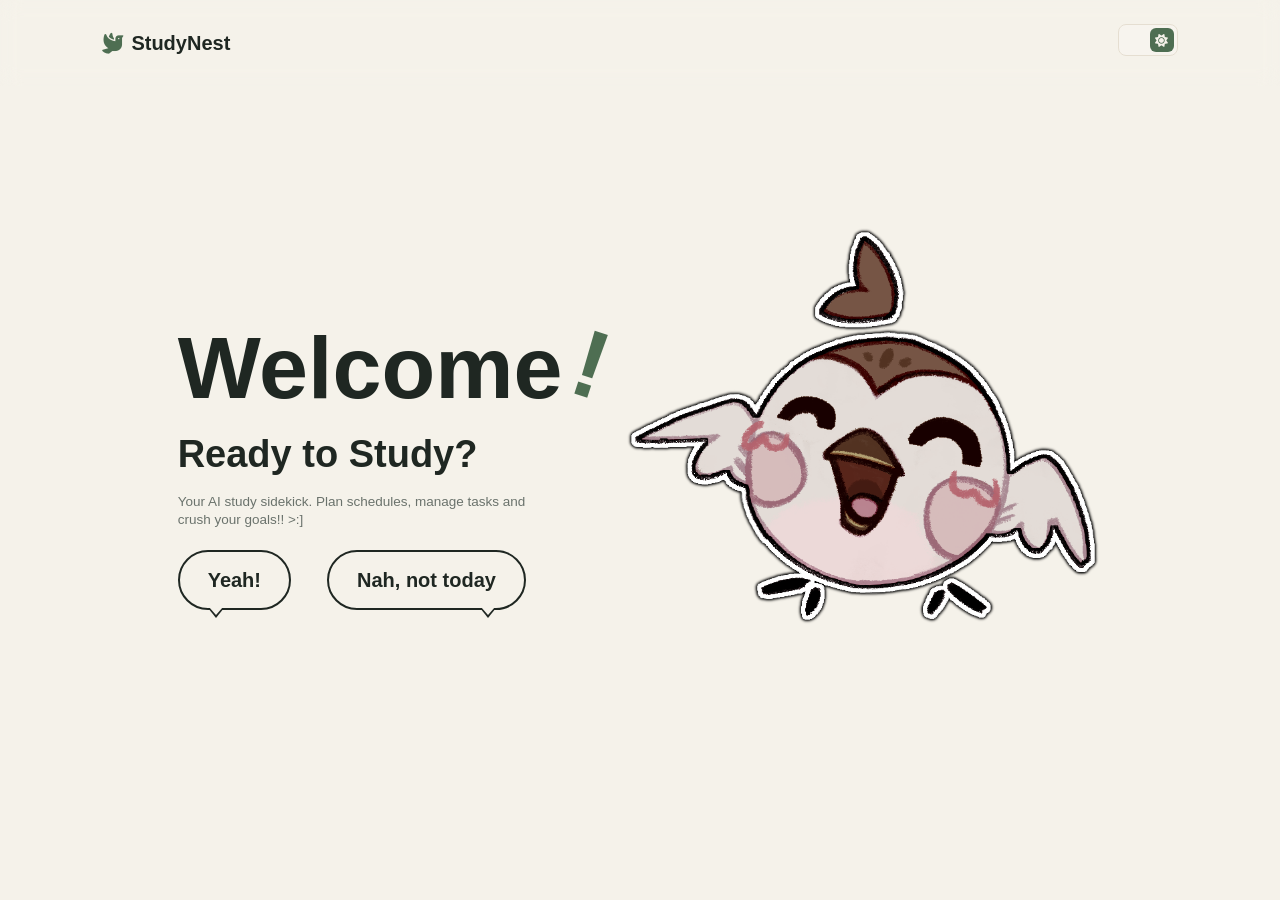
==== commit 781a3928: "pomodoro update" ====
--- a/index.html
+++ b/index.html
@@ -109,6 +109,14 @@
             <main id="app-container" class="main-content"></main>
         </div>
     </div>
+    <aside class="pomodoro-mini-dock hidden" id="pomodoroMiniDock" aria-label="Pomodoro mini timer" aria-live="polite">
+        <div class="pomodoro-mini-dock-heading">
+            <span><i class="fa-solid fa-stopwatch"></i> Focus timer</span>
+            <button type="button" class="pomodoro-mini-close" onclick="closePomodoroMiniTimer()" aria-label="Close mini timer">&times;</button>
+        </div>
+        <output class="pomodoro-mini-clock" id="pomodoroMiniClock" role="timer" aria-live="off">25:00</output>
+        <button type="button" class="pomodoro-mini-toggle" id="pomodoroMiniToggle" onclick="togglePomodoro()">Start</button>
+    </aside>
     <script src="script.js"></script>
 </body>
 </html>
--- a/style.css
+++ b/style.css
@@ -1,34 +1,39 @@
 :root {
     --bg-main: #141512;
-    --bg-header: rgba(20, 21, 18, 0.85);
+    --bg-header: rgba(20, 21, 18, 0.82);
     --bg-card: #1C1E18;
     --bg-subcard: #23261F;
     --border-color: #2D3028;
-    --text-primary: #EDE8DF;
-    --text-secondary: #A09B8F;
+    --text-primary: #F3EFE7;
+    --text-secondary: #A9A295;
     --accent-sage: #8BA88E;
     --accent-soft: rgba(139, 168, 142, 0.12);
+    --shadow-soft: 0 12px 34px rgba(0, 0, 0, 0.15);
 }
 
 body.light-mode {
-    --bg-main: #F4F1EA;
-    --bg-header: rgba(244, 241, 234, 0.85);
+    --bg-main: #F5F2EA;
+    --bg-header: rgba(250, 247, 241, 0.82);
     --bg-card: #FFFFFF;
-    --bg-subcard: #F8F6F0;
-    --border-color: #E2DDD3;
-    --text-primary: #2B2D2A;
-    --text-secondary: #656962;
+    --bg-subcard: #F7F4EE;
+    --border-color: #E5DED1;
+    --text-primary: #1F2722;
+    --text-secondary: #5C655F;
     --accent-sage: #4E6E52;
-    --accent-soft: #E5EFE6;
+    --accent-soft: #EAF2EB;
+    --shadow-soft: 0 10px 28px rgba(33, 48, 38, 0.08);
 }
 
 * { box-sizing: border-box; margin: 0; padding: 0; }
+html { color-scheme: dark; }
+body.light-mode { color-scheme: light; }
 body {
     font-family: -apple-system, BlinkMacSystemFont, "Segoe UI", Roboto, sans-serif;
-    background: var(--bg-main);
+    background: radial-gradient(circle at top left, rgba(139, 168, 142, 0.08), transparent 30%), var(--bg-main);
     color: var(--text-primary);
     min-height: 100vh;
     line-height: 1.6;
+    transition: background-color 0.2s ease, color 0.2s ease;
 }
 
 /* Header Overlay on Landing Screen */
@@ -41,6 +46,11 @@
     width: 100%;
     z-index: 1000;
     padding: 24px 8%;
+}
+
+.muted-text {
+    color: var(--text-secondary);
+    font-size: 12px;
 }
 
 body:has(.sketch-landing-container) .app-nav,
@@ -151,11 +161,17 @@
 
 /* Dynamic Components */
 .card {
-    background: var(--bg-card);
+    background: linear-gradient(180deg, rgba(255,255,255,0.01), transparent), var(--bg-card);
     border: 1px solid var(--border-color);
-    border-radius: 12px;
+    border-radius: 16px;
     padding: 24px;
     margin-bottom: 24px;
+    box-shadow: var(--shadow-soft);
+    transition: transform 0.2s ease, border-color 0.2s ease, box-shadow 0.2s ease;
+}
+.card:hover {
+    border-color: rgba(139, 168, 142, 0.45);
+    box-shadow: 0 14px 38px rgba(0, 0, 0, 0.12);
 }
 .hero-card {
     background: var(--bg-card); border: 1px solid var(--border-color);
@@ -194,8 +210,11 @@
 .form-row { display: grid; grid-template-columns: 1fr 1fr; gap: 16px; }
 label { display: block; font-size: 13px; font-weight: 600; margin-bottom: 6px; color: var(--text-secondary); }
 input, select, textarea {
-    width: 100%; padding: 10px 12px; background: var(--bg-subcard); border: 1px solid var(--border-color);
-    border-radius: 8px; color: var(--text-primary); outline: none; font-size: 14px;
+    width: 100%; padding: 11px 12px; background: var(--bg-subcard); border: 1px solid var(--border-color);
+    border-radius: 10px; color: var(--text-primary); outline: none; font-size: 14px; transition: border-color 0.18s ease, background 0.18s ease, box-shadow 0.18s ease;
+}
+input:hover, select:hover, textarea:hover {
+    border-color: rgba(139, 168, 142, 0.5);
 }
 .primary-button {
     width: 100%; border: none; background: var(--accent-sage); color: #fff;
@@ -363,9 +382,89 @@
 }
 
 /* Mobile Responsiveness */
+@media (max-width: 980px) {
+    .calendar-layout,
+    .dashboard-columns,
+    .progress-stats-grid {
+        grid-template-columns: 1fr;
+    }
+
+    .search-container {
+        width: min(100%, 360px);
+    }
+}
+
 @media (max-width: 768px) {
     body:has(.sketch-landing-container) .app-header {
         padding: 16px 20px;
+    }
+
+    .app-layout {
+        display: block;
+    }
+
+    .app-sidebar {
+        position: fixed;
+        inset: 0 auto 0 0;
+        width: min(84vw, 320px);
+        transform: translateX(-103%);
+        box-shadow: 0 22px 60px rgba(0, 0, 0, 0.3);
+    }
+
+    .sidebar-open .app-sidebar {
+        transform: translateX(0);
+    }
+
+    .sidebar-backdrop {
+        position: fixed;
+        inset: 0;
+        display: block;
+        background: rgba(0, 0, 0, 0.38);
+        border: 0;
+        z-index: 110;
+        opacity: 0;
+        pointer-events: none;
+        transition: opacity 0.2s ease;
+    }
+
+    .sidebar-open .sidebar-backdrop {
+        opacity: 1;
+        pointer-events: auto;
+    }
+
+    .top-utility-bar {
+        padding: 10px 16px;
+        gap: 12px;
+    }
+
+    .topbar-leading {
+        flex: 1;
+        min-width: 0;
+    }
+
+    .search-container {
+        width: 100%;
+        min-width: 0;
+    }
+
+    .utility-actions {
+        gap: 8px;
+    }
+
+    .utility-divider {
+        display: none;
+    }
+
+    .notification-panel {
+        right: -12px;
+    }
+
+    .search-shortcut {
+        display: none;
+    }
+
+    .search-container {
+        min-height: 40px;
     }
 
     .sketch-landing-content {
@@ -437,6 +536,50 @@
     border-radius: 8px;
     border-left: 4px solid var(--accent-sage);
 }
+.topic-folder-header {
+    display: flex;
+    align-items: center;
+    justify-content: space-between;
+    gap: 12px;
+    margin-bottom: 8px;
+}
+.topic-folder-header h4 {
+    margin: 0;
+    display: flex;
+    align-items: center;
+    gap: 8px;
+}
+.topic-folder-actions {
+    display: flex;
+    align-items: center;
+    gap: 8px;
+}
+.topic-action-button {
+    width: 32px;
+    height: 32px;
+    border: 1px solid var(--border-color);
+    border-radius: 8px;
+    background: transparent;
+    color: var(--text-primary);
+    cursor: pointer;
+    display: inline-flex;
+    align-items: center;
+    justify-content: center;
+    transition: background 0.2s ease, border-color 0.2s ease, color 0.2s ease;
+}
+.topic-action-button:hover {
+    background: var(--accent-soft);
+    border-color: var(--accent-sage);
+    color: var(--accent-sage);
+}
+.topic-action-button.danger {
+    color: #d9534f;
+}
+.topic-action-button.danger:hover {
+    background: rgba(217, 83, 79, 0.08);
+    border-color: rgba(217, 83, 79, 0.5);
+    color: #d9534f;
+}
 .file-upload-label { display: inline-block; cursor: pointer; font-size: 12px; color: var(--accent-sage); margin: 8px 0; font-weight: 600; }
 .file-upload-label input { display: none; }
 .file-list { list-style: none; margin-top: 6px; }
@@ -532,7 +675,7 @@
     min-height: 100vh;
     display: flex;
     background:
-        radial-gradient(ellipse at 80% 0%, rgba(139, 168, 142, 0.07), transparent 34rem),
+        radial-gradient(ellipse at 80% 0%, rgba(139, 168, 142, 0.08), transparent 34rem),
         var(--bg-main);
 }
 
@@ -545,8 +688,9 @@
     width: var(--sidebar-width);
     height: 100vh;
     padding: 24px 16px 18px;
-    background: var(--bg-card);
+    background: linear-gradient(180deg, rgba(255,255,255,0.02), transparent), var(--bg-card);
     border-right: 1px solid var(--border-color);
+    box-shadow: inset -1px 0 0 rgba(255,255,255,0.02);
     transition: width 0.22s ease, flex-basis 0.22s ease, transform 0.22s ease;
     z-index: 120;
 }
@@ -632,12 +776,16 @@
     gap: 12px;
     padding: 10px 12px;
     border: 1px solid transparent;
-    border-radius: 10px;
+    border-radius: 12px;
     color: var(--text-secondary);
     background: transparent;
     text-align: left;
     font-size: 13px;
     font-weight: 600;
+    transition: transform 0.18s ease, background 0.18s ease, color 0.18s ease, border-color 0.18s ease;
+}
+.sidebar-nav .nav-btn:hover {
+    transform: translateX(2px);
 }
 
 .sidebar-nav .nav-btn i {
@@ -685,9 +833,13 @@
     justify-content: space-between;
     gap: 24px;
     padding: 12px clamp(20px, 4vw, 56px);
-    background: var(--bg-header);
+    background: rgba(26, 28, 24, 0.72);
     backdrop-filter: blur(14px);
     border-bottom: 1px solid var(--border-color);
+    box-shadow: 0 6px 20px rgba(0,0,0,0.06);
+}
+body.light-mode .top-utility-bar {
+    background: rgba(250, 247, 241, 0.8);
 }
 
 .topbar-leading, .utility-actions {
@@ -702,7 +854,8 @@
     padding: 0 12px;
     background: var(--bg-subcard);
     border: 1px solid var(--border-color);
-    border-radius: 11px;
+    border-radius: 12px;
+    box-shadow: inset 0 1px 0 rgba(255,255,255,0.02);
 }
 
 .search-container:focus-within {
@@ -767,19 +920,18 @@
 
 .notification-badge {
     position: absolute;
-    top: -5px;
-    right: -5px;
-    display: grid;
-    min-width: 18px;
-    height: 18px;
-    place-items: center;
-    padding: 0 4px;
-    color: #fff;
+    top: -3px;
+    right: -2px;
+    display: block;
+    width: 10px;
+    height: 10px;
+    min-width: 10px;
+    padding: 0;
     background: #d9765c;
     border: 2px solid var(--bg-main);
-    border-radius: 20px;
-    font-size: 9px;
-    font-weight: 800;
+    border-radius: 50%;
+    font-size: 0;
+    line-height: 0;
 }
 
 .notification-panel, .search-results {
@@ -865,6 +1017,11 @@
     margin-top: 5px;
     background: #d99a55;
     border-radius: 50%;
+}
+
+.notification-dot.is-read {
+    opacity: 0.2;
+    background: var(--text-secondary);
 }
 
 .notification-empty {
@@ -984,6 +1141,18 @@
     display: none;
 }
 
+@media (max-width: 760px) {
+    .mobile-menu-button {
+        display: inline-flex;
+        flex: none;
+        width: 38px;
+        height: 38px;
+        background: var(--bg-subcard);
+        border: 1px solid var(--border-color);
+        border-radius: 10px;
+    }
+}
+
 .search-results {
     top: calc(100% + 9px);
     left: 0;
@@ -1049,6 +1218,126 @@
     padding: 16px 12px;
     color: var(--text-secondary);
     font-size: 12px;
+}
+
+.material-picker {
+    position: relative;
+}
+
+.material-picker > input[type="search"] {
+    min-height: 44px;
+    padding-left: 38px;
+    background: var(--bg-subcard);
+}
+
+.material-picker > input[type="search"]:focus {
+    border-color: var(--accent-sage);
+    box-shadow: 0 0 0 3px var(--accent-soft);
+}
+
+.material-picker-icon {
+    position: absolute;
+    z-index: 1;
+    top: 15px;
+    left: 14px;
+    color: var(--text-secondary);
+    font-size: 13px;
+    pointer-events: none;
+}
+
+.material-picker-results {
+    position: absolute;
+    z-index: 70;
+    top: calc(100% + 7px);
+    right: 0;
+    left: 0;
+    max-height: min(360px, 55vh);
+    overflow-y: auto;
+    padding: 6px;
+    background: var(--bg-card);
+    border: 1px solid var(--border-color);
+    border-radius: 12px;
+    box-shadow: 0 14px 38px rgba(0, 0, 0, 0.2);
+}
+
+.material-result-group + .material-result-group {
+    margin-top: 5px;
+    padding-top: 5px;
+    border-top: 1px solid var(--border-color);
+}
+
+.material-result-group > p {
+    padding: 7px 9px 5px;
+    color: var(--text-secondary);
+    font-size: 10px;
+    font-weight: 750;
+    letter-spacing: 0.08em;
+    text-transform: uppercase;
+}
+
+.material-result-option {
+    display: flex;
+    width: 100%;
+    align-items: center;
+    gap: 10px;
+    padding: 9px;
+    color: var(--text-primary);
+    background: transparent;
+    border: 0;
+    border-radius: 9px;
+    text-align: left;
+    cursor: pointer;
+}
+
+.material-result-option:hover,
+.material-result-option.is-active {
+    background: var(--bg-subcard);
+}
+
+.material-result-option > span:last-child {
+    display: grid;
+    min-width: 0;
+    gap: 2px;
+}
+
+.material-result-option strong {
+    overflow: hidden;
+    font-size: 12px;
+    font-weight: 650;
+    text-overflow: ellipsis;
+    white-space: nowrap;
+}
+
+.material-result-option small {
+    overflow: hidden;
+    color: var(--text-secondary);
+    font-size: 10px;
+    text-overflow: ellipsis;
+    white-space: nowrap;
+}
+
+.material-result-icon {
+    display: grid;
+    flex: none;
+    width: 32px;
+    height: 32px;
+    place-items: center;
+    color: var(--accent-sage);
+    background: var(--accent-soft);
+    border-radius: 9px;
+    font-size: 12px;
+}
+
+.material-custom-option {
+    margin-top: 6px;
+    border-top: 1px solid var(--border-color);
+    border-radius: 0 0 9px 9px;
+}
+
+.material-no-results {
+    padding: 12px 10px;
+    color: var(--text-secondary);
+    font-size: 11px;
 }
 
 .search-page-results {
@@ -1398,6 +1687,44 @@
     color: var(--accent-sage);
 }
 
+.pomodoro-duration-control {
+    display: grid;
+    justify-items: center;
+    gap: 7px;
+    margin-top: 24px;
+    color: var(--text-secondary);
+    font-size: 12px;
+}
+
+.pomodoro-duration-control label {
+    font-weight: 650;
+}
+
+.pomodoro-duration-input {
+    display: flex;
+    align-items: center;
+    gap: 9px;
+}
+
+.pomodoro-duration-input input {
+    width: 72px;
+    padding: 8px 10px;
+    border: 1px solid var(--border-color);
+    border-radius: 10px;
+    color: var(--text-primary);
+    background: var(--bg-subcard);
+    text-align: center;
+}
+
+.pomodoro-duration-input span {
+    white-space: nowrap;
+}
+
+.pomodoro-duration-input input:focus {
+    outline: 2px solid var(--accent-sage);
+    outline-offset: 2px;
+}
+
 .timer-clock {
     margin: 20px 0 8px;
     color: var(--text-primary);
@@ -1427,6 +1754,10 @@
     border-radius: 20px;
 }
 
+.timer-mini-button {
+    border-radius: 20px;
+}
+
 .pomodoro-hint {
     padding-top: 16px;
     color: var(--text-secondary);
@@ -1437,6 +1768,428 @@
 .pomodoro-hint i {
     margin-right: 5px;
     color: var(--accent-sage);
+}
+
+.pomodoro-mini-dock {
+    position: fixed;
+    z-index: 1200;
+    right: 20px;
+    bottom: 20px;
+    display: grid;
+    width: min(250px, calc(100vw - 32px));
+    gap: 12px;
+    padding: 14px;
+    border: 1px solid var(--border-color);
+    border-radius: 16px;
+    color: var(--text-primary);
+    background: var(--bg-card);
+    box-shadow: 0 12px 36px rgba(0, 0, 0, 0.24);
+    text-align: center;
+}
+
+.pomodoro-mini-dock[hidden],
+.pomodoro-mini-dock.hidden {
+    display: none;
+}
+
+.pomodoro-mini-dock-heading {
+    display: flex;
+    align-items: center;
+    justify-content: space-between;
+    color: var(--text-secondary);
+    font-size: 11px;
+    font-weight: 700;
+}
+
+.pomodoro-mini-dock-heading i {
+    margin-right: 5px;
+    color: var(--accent-sage);
+}
+
+.pomodoro-mini-close {
+    padding: 0 4px;
+    border: 0;
+    color: var(--text-secondary);
+    background: transparent;
+    font-size: 20px;
+    line-height: 1;
+    cursor: pointer;
+}
+
+.pomodoro-mini-clock {
+    color: var(--text-primary);
+    font-size: 38px;
+    font-weight: 750;
+    line-height: 1;
+    font-variant-numeric: tabular-nums;
+}
+
+.pomodoro-mini-toggle {
+    justify-self: center;
+    min-width: 100px;
+    padding: 8px 18px;
+    border: 0;
+    border-radius: 20px;
+    color: white;
+    background: var(--accent-sage);
+    font: inherit;
+    font-size: 12px;
+    font-weight: 650;
+    cursor: pointer;
+}
+
+/* Consistent controls, active tasks, and study history */
+button, input, select, textarea {
+    font: inherit;
+}
+
+.primary-button, .secondary-button, .dashboard-new-task, .history-restore-button {
+    display: inline-flex;
+    min-height: 42px;
+    align-items: center;
+    justify-content: center;
+    gap: 8px;
+    padding: 10px 16px;
+    border-radius: 10px;
+    font-size: 13px;
+    font-weight: 650;
+    line-height: 1.2;
+    transition: background 0.18s ease, border-color 0.18s ease, color 0.18s ease, transform 0.18s ease;
+}
+
+.primary-button, .dashboard-new-task {
+    color: #fff;
+    background: var(--accent-sage);
+    border: 1px solid var(--accent-sage);
+    cursor: pointer;
+}
+
+.primary-button:hover, .dashboard-new-task:hover {
+    background: color-mix(in srgb, var(--accent-sage) 86%, var(--text-primary));
+    border-color: color-mix(in srgb, var(--accent-sage) 86%, var(--text-primary));
+    transform: translateY(-1px);
+}
+
+.secondary-button, .history-restore-button {
+    color: var(--text-primary);
+    background: var(--bg-subcard);
+    border: 1px solid var(--border-color);
+    cursor: pointer;
+}
+
+.secondary-button:hover, .history-restore-button:hover {
+    color: var(--accent-sage);
+    border-color: var(--accent-sage);
+    background: var(--accent-soft);
+}
+
+button:focus-visible, input:focus-visible, select:focus-visible, textarea:focus-visible {
+    outline: 2px solid var(--accent-sage);
+    outline-offset: 2px;
+}
+
+.dashboard-columns {
+    display: grid;
+    grid-template-columns: minmax(0, 1.8fr) minmax(240px, 0.8fr);
+    align-items: start;
+    gap: 18px;
+}
+
+.dashboard-columns .card {
+    margin-bottom: 0;
+}
+
+.dashboard-columns .column-sidebar .card {
+    padding: 20px;
+}
+
+.dashboard-columns .column-sidebar h2,
+.dashboard-columns .column-main h2 {
+    font-size: 17px;
+}
+
+.dashboard-new-task {
+    min-height: 38px;
+    flex: none;
+    padding: 8px 13px;
+    white-space: nowrap;
+}
+
+.dashboard-new-task i {
+    font-size: 12px;
+}
+
+.task-list {
+    display: grid;
+    gap: 9px;
+    margin-top: 18px;
+}
+
+.task-list .task-item {
+    min-width: 0;
+    margin: 0;
+    padding: 14px;
+    border: 1px solid var(--border-color);
+    background: rgba(255,255,255,0.01);
+    border-radius: 12px;
+    transition: border-color 0.18s ease, background 0.18s ease, transform 0.18s ease;
+}
+.task-list .task-item:hover {
+    border-color: rgba(139, 168, 142, 0.42);
+    background: var(--bg-subcard);
+    transform: translateY(-1px);
+}
+.task-list .task-details {
+    flex: 1;
+    gap: 3px;
+    margin: 0;
+    color: var(--text-primary);
+    cursor: pointer;
+}
+
+.task-description {
+    overflow-wrap: anywhere;
+    color: var(--text-secondary);
+    font-size: 12px;
+    font-weight: 400;
+}
+
+.task-meta {
+    overflow-wrap: anywhere;
+    line-height: 1.6;
+}
+
+.task-empty-state {
+    display: grid;
+    justify-items: center;
+    gap: 8px;
+    padding: 32px 16px 22px;
+    text-align: center;
+}
+
+.task-empty-icon {
+    display: grid;
+    width: 46px;
+    height: 46px;
+    place-items: center;
+    margin-bottom: 3px;
+    color: var(--accent-sage);
+    background: var(--accent-soft);
+    border-radius: 14px;
+    font-size: 18px;
+}
+
+.task-empty-state > strong {
+    font-size: 14px;
+}
+
+.task-empty-state > p {
+    max-width: 330px;
+    margin-bottom: 7px;
+    color: var(--text-secondary);
+    font-size: 12px;
+}
+
+.stat-card {
+    display: flex;
+    min-width: 0;
+    align-items: center;
+    gap: 13px;
+    padding: 17px;
+}
+
+.stat-card .stat-icon-wrapper {
+    flex: none;
+    margin: 0;
+}
+
+.stat-info {
+    min-width: 0;
+}
+
+.stat-info h2 {
+    overflow-wrap: anywhere;
+    font-size: clamp(19px, 2vw, 24px);
+}
+
+.stat-info p {
+    color: var(--text-secondary);
+    font-size: 11px;
+}
+
+.form-hint, .optional-label, .generated-plan-description {
+    color: var(--text-secondary);
+    font-size: 12px;
+}
+
+.form-hint {
+    margin-top: 7px;
+}
+
+.optional-label {
+    margin-left: 5px;
+    font-weight: 400;
+}
+
+#studyMaterialSearch {
+    margin-bottom: 9px;
+}
+
+.planner-custom-topic {
+    margin-top: 10px;
+}
+
+.generated-plan-description {
+    margin: 7px 0 16px;
+}
+
+.history-card {
+    margin: 18px 0;
+}
+
+.history-toolbar {
+    display: flex;
+    align-items: center;
+    justify-content: flex-end;
+    gap: 8px;
+    margin-bottom: 12px;
+}
+
+.history-toolbar label {
+    font-size: 11px;
+    color: var(--text-secondary);
+    margin: 0;
+}
+
+.history-toolbar select {
+    max-width: 180px;
+}
+
+.history-heading {
+    display: flex;
+    align-items: center;
+    justify-content: space-between;
+    gap: 18px;
+    margin-bottom: 16px;
+}
+
+.history-heading h2 {
+    margin: 3px 0;
+    font-size: 18px;
+}
+
+.history-heading .muted-text {
+    color: var(--text-secondary);
+    font-size: 12px;
+}
+
+.history-count {
+    display: grid;
+    flex: none;
+    min-width: 34px;
+    height: 34px;
+    place-items: center;
+    color: var(--accent-sage);
+    background: var(--accent-soft);
+    border-radius: 50%;
+    font-size: 12px;
+    font-weight: 750;
+}
+
+.completed-task-history {
+    display: grid;
+    gap: 8px;
+}
+
+.history-task-item {
+    display: flex;
+    min-width: 0;
+    align-items: center;
+    gap: 12px;
+    padding: 12px;
+    background: var(--bg-subcard);
+    border: 1px solid var(--border-color);
+    border-radius: 10px;
+    scroll-margin-top: 90px;
+}
+
+.history-task-check {
+    display: grid;
+    flex: none;
+    width: 28px;
+    height: 28px;
+    place-items: center;
+    color: var(--accent-sage);
+    background: var(--accent-soft);
+    border-radius: 50%;
+    font-size: 11px;
+}
+
+.history-task-copy {
+    display: grid;
+    flex: 1;
+    min-width: 0;
+    gap: 3px;
+}
+
+.history-task-copy strong {
+    overflow-wrap: anywhere;
+    font-size: 13px;
+}
+
+.history-task-copy p {
+    overflow-wrap: anywhere;
+    color: var(--text-secondary);
+    font-size: 11px;
+}
+
+.history-task-copy > span {
+    color: var(--text-secondary);
+    font-size: 10px;
+}
+
+.history-actions {
+    display: flex;
+    align-items: center;
+    gap: 8px;
+    flex: none;
+}
+
+.history-restore-button,
+.history-delete-button {
+    min-height: 34px;
+    flex: none;
+    padding: 7px 10px;
+    font-size: 11px;
+    border-radius: 10px;
+    cursor: pointer;
+}
+
+.history-restore-button {
+    border: 1px solid var(--border-color);
+    background: transparent;
+    color: var(--text-primary);
+}
+
+.history-delete-button {
+    border: 1px solid rgba(217, 83, 79, 0.3);
+    background: rgba(217, 83, 79, 0.08);
+    color: #d9534f;
+}
+
+.history-empty-state {
+    display: grid;
+    justify-items: center;
+    gap: 8px;
+    padding: 24px 16px 16px;
+    color: var(--text-secondary);
+    text-align: center;
+    font-size: 12px;
+}
+
+.history-empty-state i {
+    color: var(--accent-sage);
+    font-size: 20px;
 }
 
 body:has(.sketch-landing-container) .app-layout {
@@ -1474,6 +2227,10 @@
     .progress-stats-grid {
         grid-template-columns: repeat(2, minmax(0, 1fr));
     }
+
+    .dashboard-columns {
+        grid-template-columns: minmax(0, 1.5fr) minmax(210px, 0.8fr);
+    }
 }
 
 @media (max-width: 760px) {
@@ -1599,8 +2356,17 @@
         grid-template-columns: 1fr;
     }
 
+    .dashboard-columns {
+        grid-template-columns: 1fr;
+    }
+
     .calendar-day {
         min-height: 52px;
+    }
+
+    .form-row {
+        grid-template-columns: 1fr;
+        gap: 0;
     }
 }
 
@@ -1707,7 +2473,75 @@
         height: 30px;
     }
 
+    .stats-grid {
+        grid-template-columns: repeat(2, minmax(0, 1fr));
+        gap: 9px;
+    }
+
+    .stat-card {
+        align-items: flex-start;
+        flex-direction: column;
+        gap: 8px;
+        padding: 12px;
+    }
+
+    .stat-icon-wrapper {
+        width: 32px;
+        height: 32px;
+    }
+
+    .stat-info h2 {
+        font-size: 18px;
+    }
+
+    .dashboard-columns .card {
+        padding: 16px;
+    }
+
+    .dashboard-columns .section-title {
+        align-items: flex-start;
+        flex-wrap: wrap;
+    }
+
+    .dashboard-new-task {
+        min-height: 36px;
+        padding: 8px 10px;
+        font-size: 11px;
+    }
+
+    .history-task-item {
+        align-items: flex-start;
+        gap: 9px;
+        padding: 10px;
+    }
+
+    .history-restore-button {
+        min-height: 32px;
+        padding: 6px 8px;
+    }
+
+    .history-restore-button span {
+        display: none;
+    }
+
+    .history-heading h2 {
+        font-size: 16px;
+    }
+
     .timer-controls {
         flex-direction: column;
     }
+
+    .pomodoro-card .timer-controls {
+        align-items: center;
+    }
+
+    .pomodoro-card .timer-start-button,
+    .pomodoro-card .timer-reset-button {
+        width: min(100%, 240px);
+    }
+
+    .card {
+        padding: 18px;
+    }
 }
